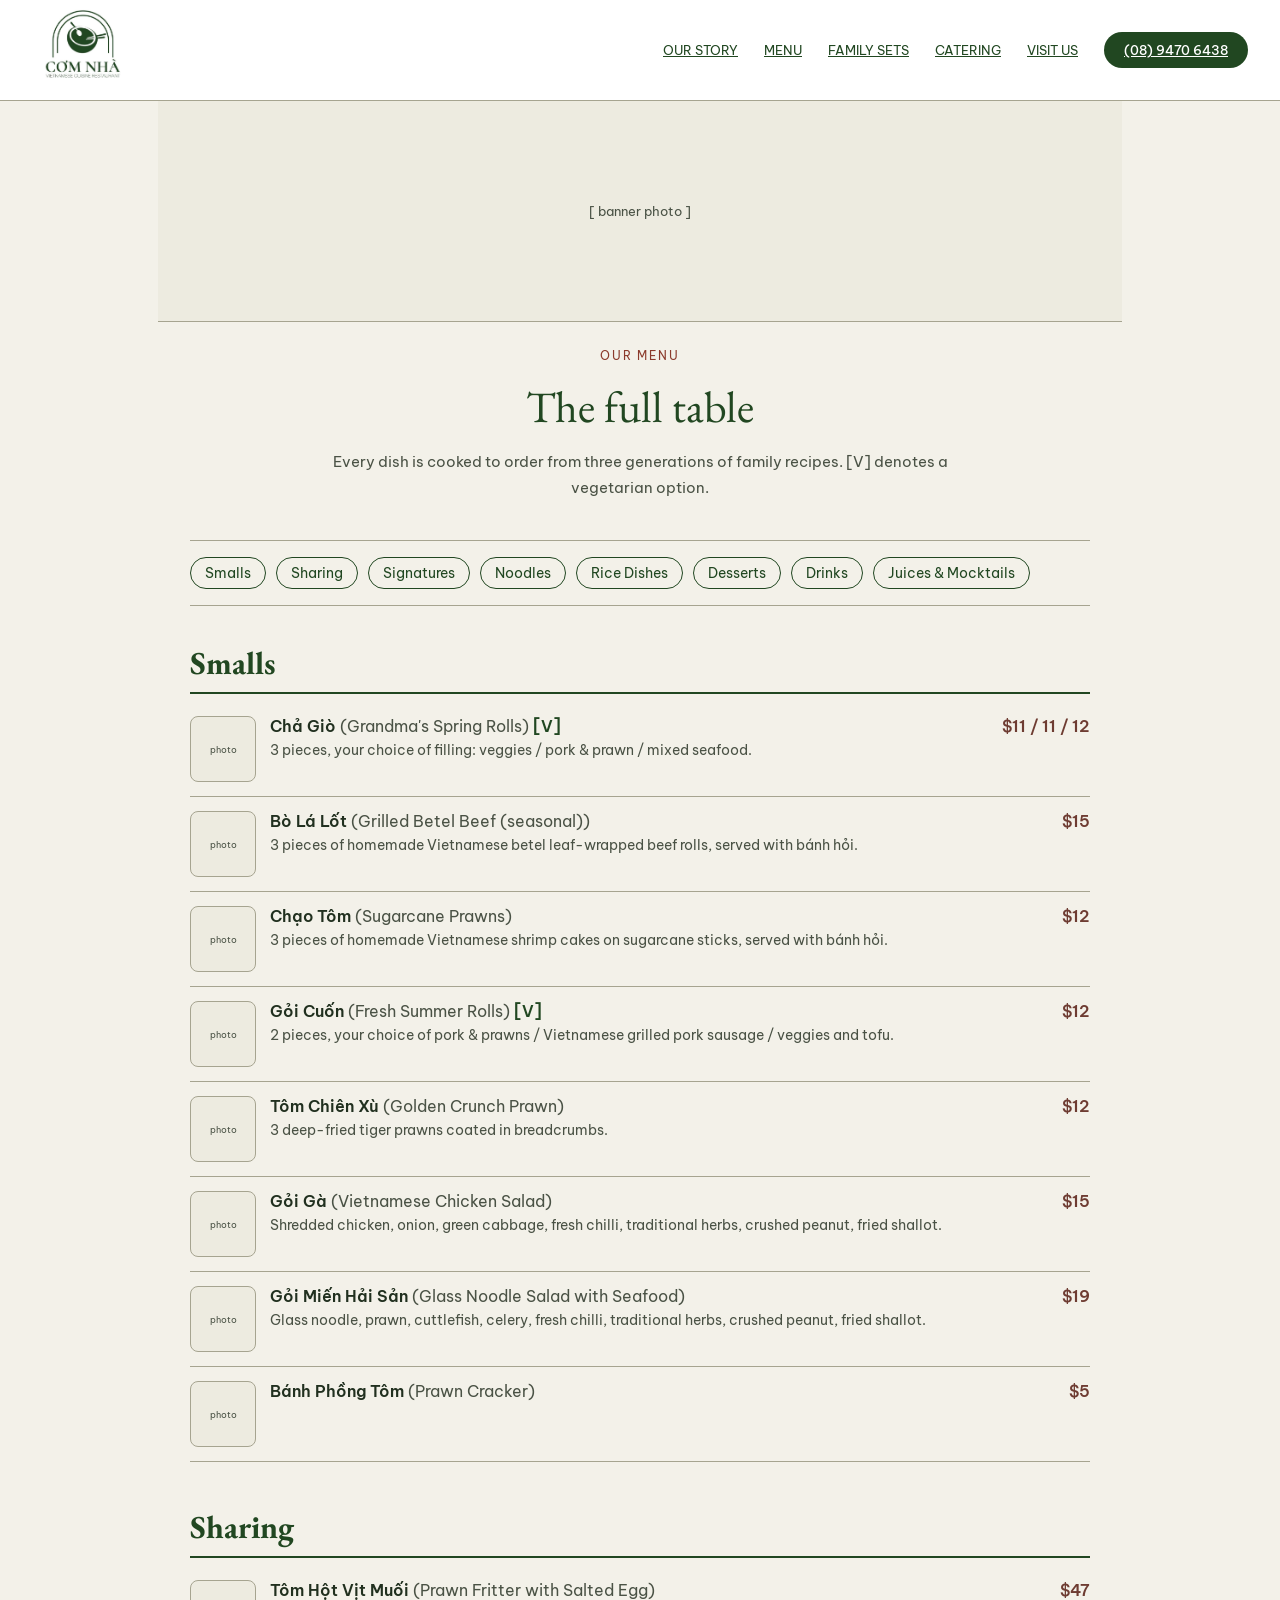
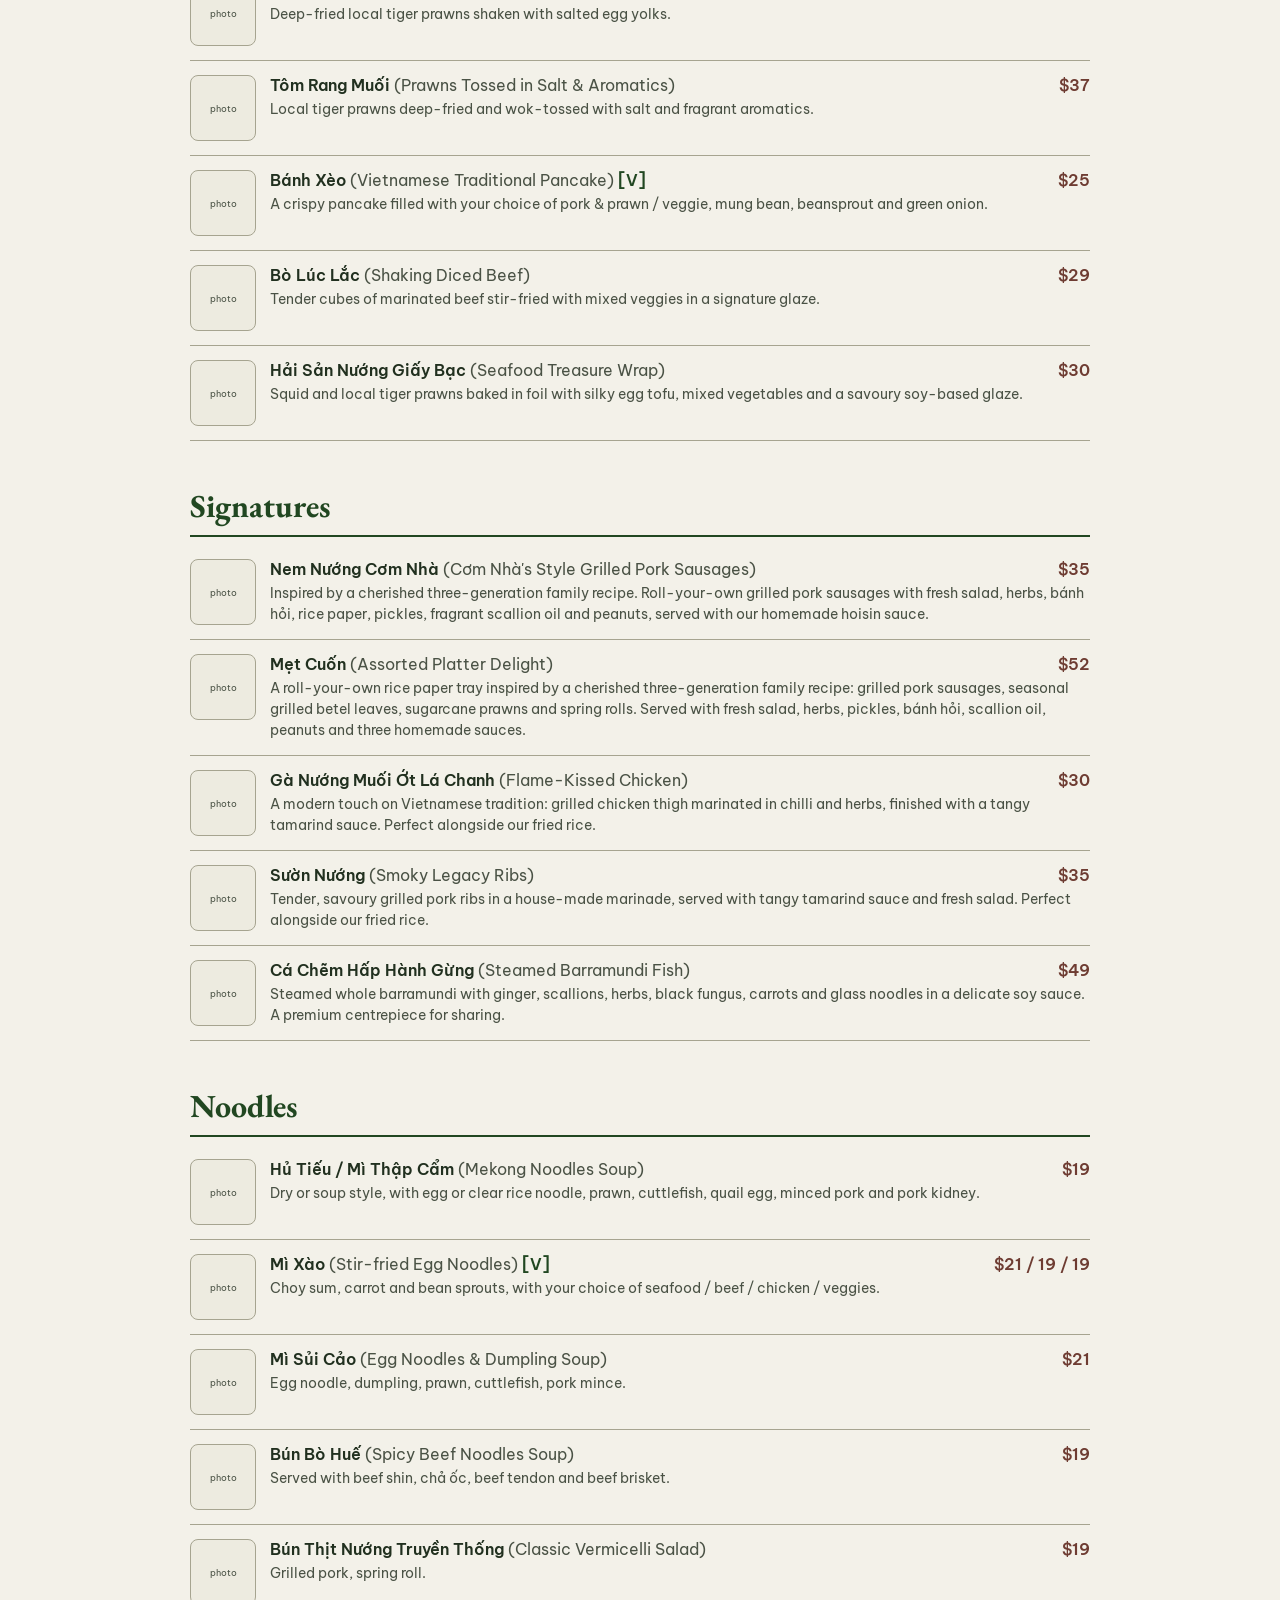
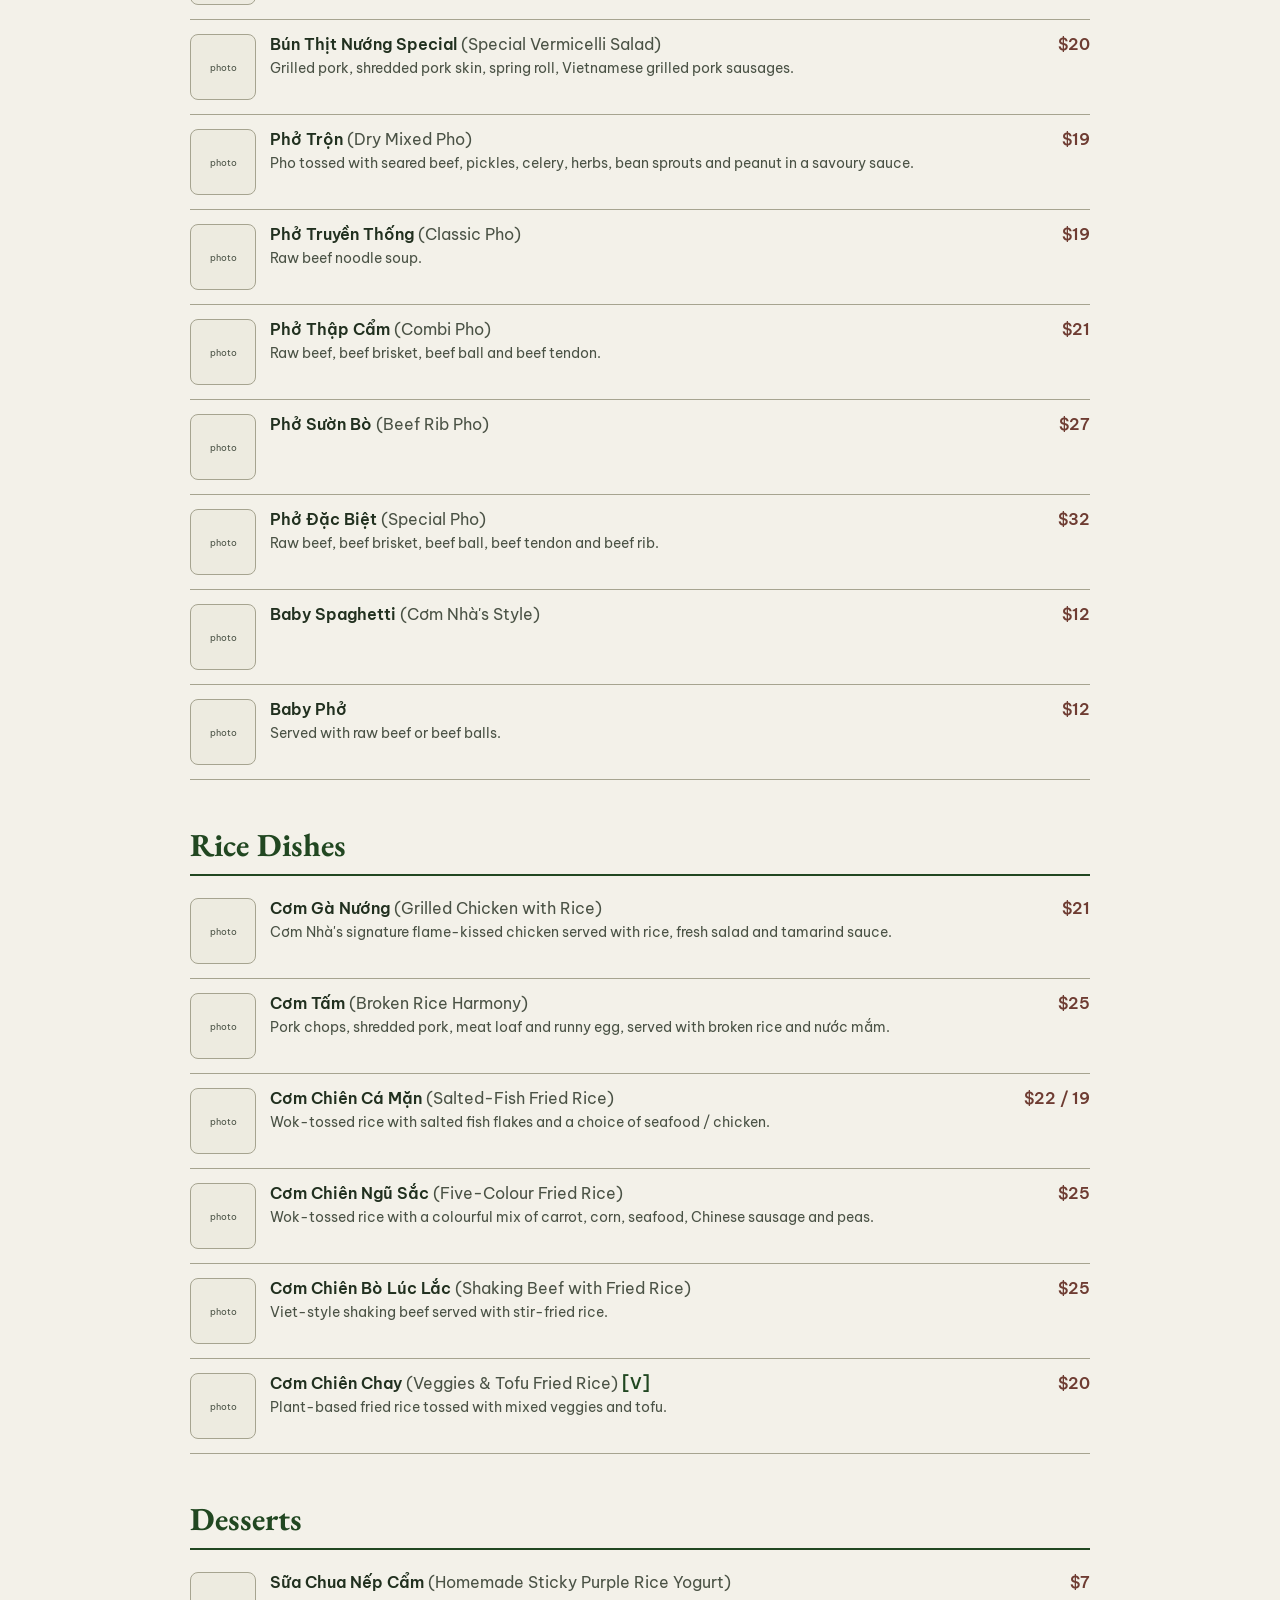
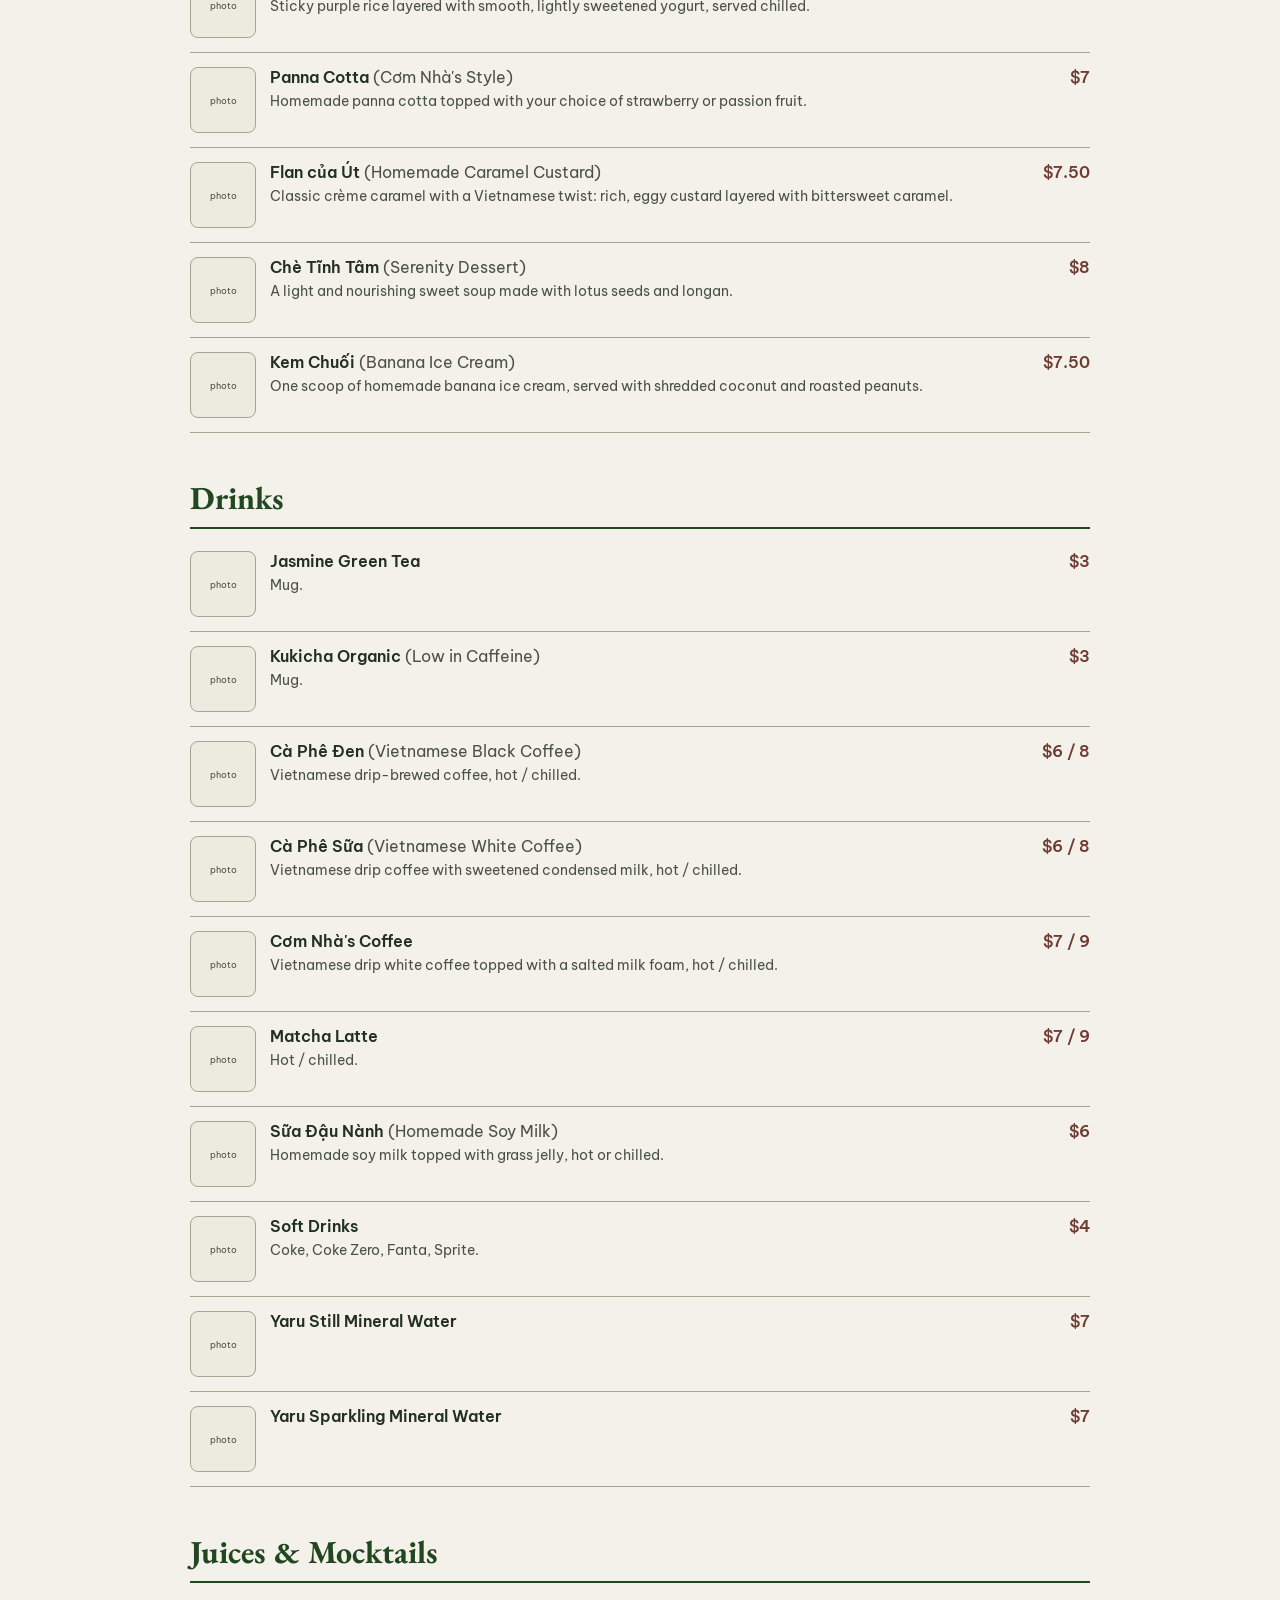
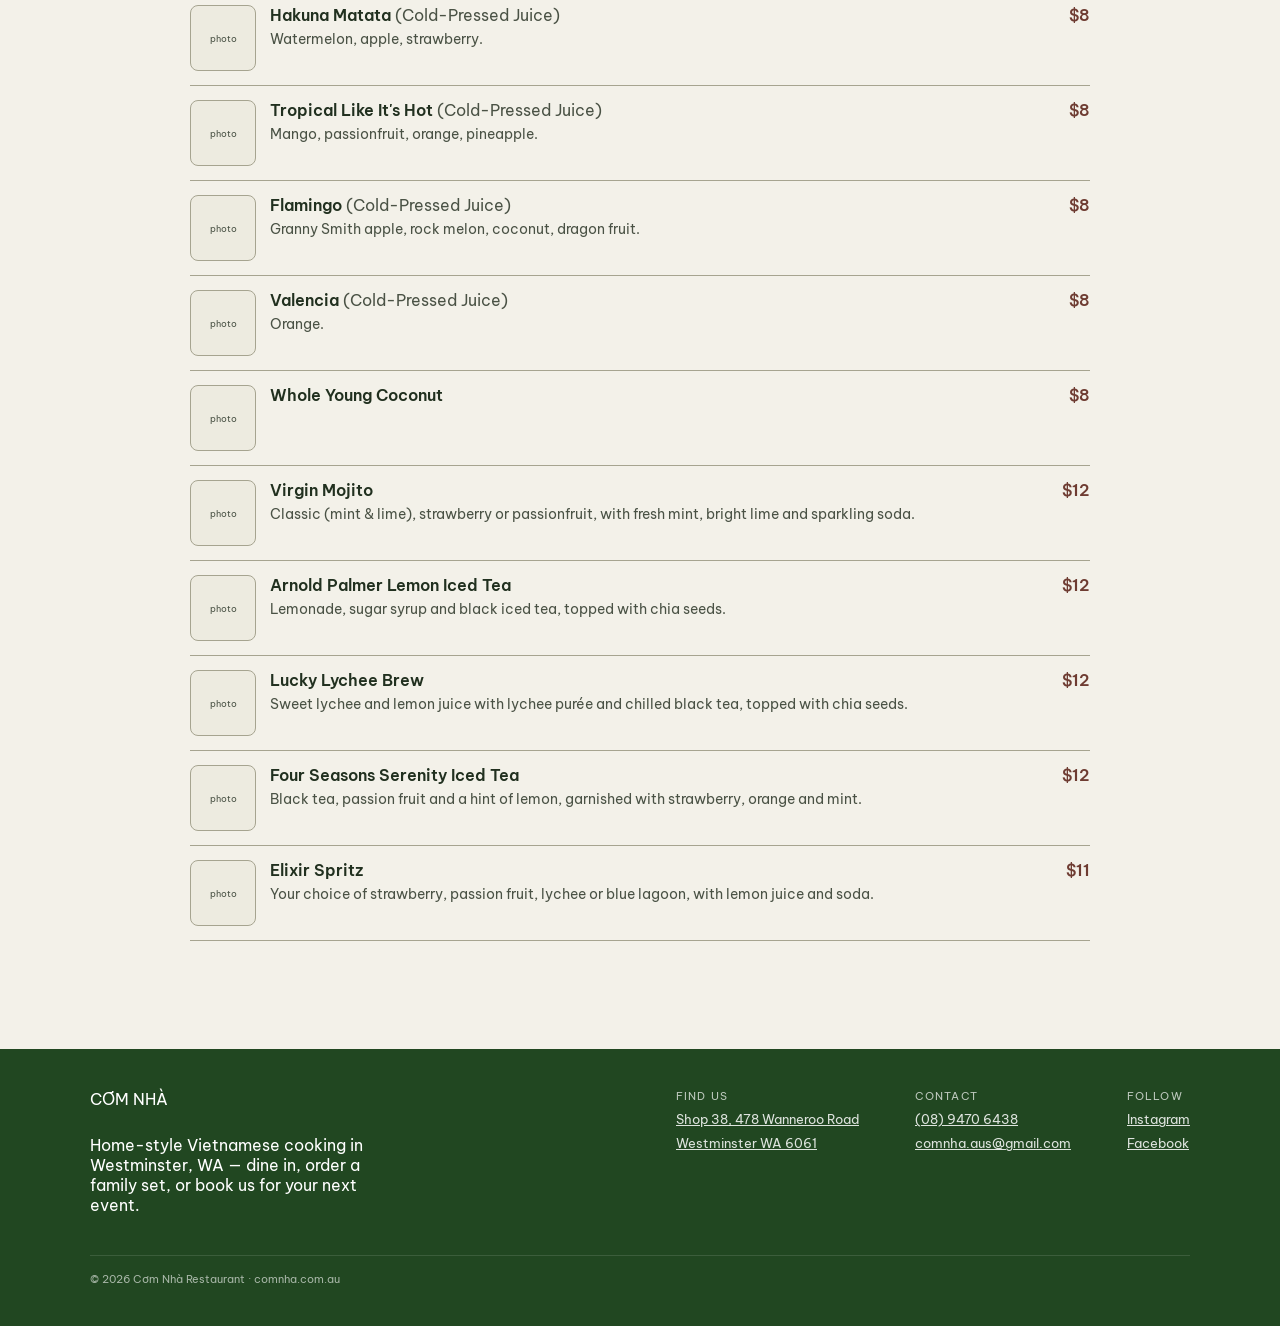
==== pages/menu.html @ 900c1d35 "Revert direct pushes to main" ====
<!DOCTYPE html>
<html lang="en">
<head>
  <meta charset="UTF-8">
  <meta name="viewport" content="width=device-width, initial-scale=1.0">
  <title>Menu | Cơm Nhà Restaurant</title>
  <link rel="stylesheet" href="../css/style.css">
  <link rel="stylesheet" href="../css/menu.css">
  <link rel="preconnect" href="https://fonts.googleapis.com">
  <link rel="preconnect" href="https://fonts.gstatic.com" crossorigin>
  <link href="https://fonts.googleapis.com/css2?family=EB+Garamond:ital,wght@0,400;0,600;1,400&family=Be+Vietnam+Pro:wght@400;500;600&display=swap" rel="stylesheet">
</head>
<body data-partial-prefix="../">

  <div id="site-header"></div>

  <!-- Menu page layout (issue #5). Dishes are loaded from data/menu.json by js/menu.js -->
  <main class="menu-page">

    <!-- Banner photo placeholder (issue #28) — swap for a real photo of
         dishes spread on a table when one's ready; no <img> yet. -->
    <div class="menu-banner">[ banner photo ]</div>

    <section class="menu-hero">
      <p class="eyebrow">Our Menu</p>
      <h1>The full table</h1>
      <p>Every dish is cooked to order from three generations of family recipes. [V] denotes a vegetarian option.</p>
    </section>

    <nav class="menu-nav" id="menu-nav" aria-label="Menu categories"></nav>

    <div id="menu-sections">
      <p class="menu-status">Loading menu…</p>
    </div>
  </main>

  <div id="site-footer"></div>

  <script src="../js/include.js"></script>
  <script src="../js/menu.js"></script>
</body>
</html>
---- css/style.css ----
/* Global stylesheet
   CSS variables (colour palette, typography scale) confirmed here in issue #2.
   Button and card component styles go in issue #3.
   Keep this file the single source of truth for colours and spacing,
   pages should not hardcode their own values. */

:root {
  --accent: #214721;
  --highlight: #6E3C32;
  --bg: #F3F1E9;
  --bg-alt: #ECEAE0;
  --card: #EDEBE0;
  --text: #21301F;
  --text-soft: #4A5245;
  --line: #A6A490;

  --font-heading: "EB Garamond", serif;
  --font-body: "Be Vietnam Pro", sans-serif;
}

body {
  margin: 0;
  font-family: var(--font-body);
  color: var(--text);
  background: var(--bg);
}

h1, h2, h3, h4 {
  font-family: var(--font-heading);
}

/* ---------- nav (issue #1) ---------- */
header.nav {
  position: sticky; top: 0; z-index: 50;
  display: flex; align-items: center; justify-content: space-between;
  padding: 0 32px; background: #fff;
  border-bottom: 1px solid var(--line);
  gap: 16px; flex-wrap: wrap;
  height: 100px;
}

.brand-logo {
  height: 100px;
  width: auto;
  display: block;
  mix-blend-mode: multiply;
}

nav.links { display: flex; align-items: center; gap: 26px; font-size: 13px; flex-wrap: wrap; }
nav.links a.navlink { color: var(--accent); }
.phone-pill { background: var(--accent); color: #fff; padding: 10px 20px; border-radius: 999px; font-weight: 500; font-size: 13px; white-space: nowrap; }

/* ---------- footer (issue #1) ---------- */
footer.site { background: var(--accent); padding: 40px 32px; color: #fff; }
.footer-grid { max-width: 1100px; margin: 0 auto; display: flex; justify-content: space-between; gap: 36px; flex-wrap: wrap; }
.foot-brand { display: flex; flex-direction: column; gap: 10px; max-width: 300px; }
.foot-cols { display: flex; gap: 56px; flex-wrap: wrap; }
.foot-col { display: flex; flex-direction: column; gap: 8px; font-size: 13px; }
.foot-col .label { opacity: .7; letter-spacing: .1em; font-size: 11px; text-transform: uppercase; }
.foot-col a { color: rgba(255,255,255,0.85); }
.foot-bottom { max-width: 1100px; margin: 24px auto 0; border-top: 1px solid rgba(255,255,255,0.2); padding-top: 16px; font-size: 11px; opacity: .6; }

/* ---------- family sets cards (issue #6) ---------- */
#mam-com {
  border-top: 1px solid var(--line);
  max-width: 1100px;
  margin: 0 auto;
}
.section-intro { text-align: center; padding: 48px 32px 0; margin-bottom: 12px; }
.section-intro .eyebrow { font-size: 13px; letter-spacing: .16em; color: var(--highlight); text-transform: uppercase; margin: 0 0 8px; }
.section-intro h2 { font-size: 32px; color: var(--text); margin: 0; }

.set-grid {
  display: grid;
  grid-template-columns: repeat(auto-fit, minmax(240px, 1fr));
  gap: 20px;
  max-width: 1100px;
  margin: 0 auto;
  padding: 32px 32px 48px;
}
.set-card {
  background: var(--card);
  border: 1px solid var(--line);
  border-radius: 8px;
  padding: 24px;
  display: flex;
  flex-direction: column;
}
.set-card h3 { color: var(--accent); font-size: 24px; margin: 0; }
.set-en { font-family: var(--font-heading); font-style: italic; color: var(--text-soft); margin: 2px 0 12px; }
.set-tag { font-family: var(--font-body); font-style: normal; font-size: 12px; color: var(--accent); border: 1px solid var(--accent); border-radius: 999px; padding: 1px 8px; margin-left: 6px; }
.set-meta { color: var(--highlight); font-weight: 600; margin: 0 0 14px; padding-bottom: 12px; border-bottom: 1px solid var(--line); }
.set-dishes { margin: 0 0 8px; color: var(--text-soft); font-size: 14px; line-height: 1.7; }
.set-dessert { margin: 0; color: var(--highlight); font-size: 13px; font-style: italic; }

@media (max-width: 600px) {
  .set-grid { padding: 24px 16px 40px; }
  .section-intro { padding: 40px 16px 0; }
}

/* ---------- homepage sections: hero, story, catering, visit ---------- */

#hero .eyebrow,
#story .eyebrow,
#catering .eyebrow,
#visit .eyebrow {
  font-size: 0.75rem;
  letter-spacing: 0.15em;
  text-transform: uppercase;
  color: #8B3A2B;
  margin: 0 auto 12px;
  text-align: center;
  width: 100%;
}

#story h2,
#catering h2,
#visit h2 {
  font-weight: 400;
  font-size: 2rem;
  margin: 0 0 16px;
}

#story p,
#catering p,
#visit p,
.visit-hours {
  color: #4a4a44;
  line-height: 1.7;
}

/* hero */
#hero {
  text-align: center;
  max-width: 760px;
  margin: 0 auto;
  padding: 96px 24px 80px;
}

#hero h1 {
  font-weight: 400;
  font-size: clamp(2.2rem, 5vw, 3.4rem);
  margin: 12px 0 16px;
}

#hero > p {
  color: #4a4a44;
  line-height: 1.6;
  max-width: 520px;
  margin: 0 auto 28px;
}

.hero-buttons {
  display: flex;
  gap: 12px;
  justify-content: center;
  flex-wrap: wrap;
}

/* buttons */
.btn {
  display: inline-block;
  padding: 12px 26px;
  border-radius: 999px;
  border: 1px solid #1F3D22;
  font-family: inherit;
  font-size: 0.9rem;
  font-weight: 600;
  text-decoration: none;
  cursor: pointer;
}

.btn-primary {
  background: #1F3D22;
  color: #ffffff;
}

.btn-outline {
  background: transparent;
  color: #1F3D22;
}

/* marquee: scrolling dish strip between hero and story
   static for now — see this file's bottom note for the looping version */
#marquee {
  background: var(--accent);
  color: var(--bg);
  padding: 14px 0;
  font-family: var(--font-heading);
  font-style: italic;
  font-size: 18px;
  text-align: center;
  letter-spacing: 0.02em;
}

/* our story */
#story {
  display: grid;
  grid-template-columns: 1fr 1fr;
  gap: 48px;
  align-items: center;
  max-width: 1100px;
  margin: 0 auto;
  padding: 80px 24px;
}

#story .story-text p:last-child {
  max-width: 420px;
}

.story-photo,
.visit-map {
  background: #ECE9DF;
  border: 1px solid #D6D1C3;
  border-radius: 6px;
  min-height: 300px;
  display: flex;
  align-items: center;
  justify-content: center;
  color: #6b6a63;
  font-size: 0.85rem;
}

/* catering */
#catering {
  background: #ECE8DC;
  display: grid;
  grid-template-columns: 1fr 1fr;
  gap: 48px;
  align-items: center;
  padding: 80px max(24px, calc((100% - 1100px) / 2));
}

.catering-form {
  background: #ffffff;
  border: 1px solid #D6D1C3;
  border-radius: 8px;
  padding: 24px;
  display: flex;
  flex-direction: column;
}

.catering-form label {
  font-size: 0.8rem;
  margin-bottom: 6px;
}

.catering-form input {
  background: #ECE9DF;
  border: none;
  border-radius: 4px;
  padding: 12px;
  margin-bottom: 18px;
  font: inherit;
}

.catering-form .btn {
  width: 100%;
}

/* visit */
#visit {
  display: grid;
  grid-template-columns: 1fr 1fr;
  gap: 48px;
  align-items: center;
  max-width: 1100px;
  margin: 0 auto;
  padding: 80px 24px;
}

.visit-hours {
  list-style: none;
  padding: 0;
  margin: 0 0 12px;
}

#visit a {
  color: inherit;
  text-decoration: none;
}

.rating-block {
  display: block;
  margin-top: 16px;
  padding: 16px;
  background: #ffffff;
  border: 1px solid #D6D1C3;
  border-radius: 8px;
}

.rating-score {
  font-weight: 600;
  margin: 0 0 6px;
}

.rating-quote {
  font-family: 'EB Garamond', serif;
  font-style: italic;
  font-size: 1.1rem;
  margin: 0;
}

.rating-author {
  font-size: 0.85rem;
  margin: 4px 0 8px;
}

.rating-link {
  font-size: 0.85rem;
  font-weight: 600;
  color: #1F3D22;
  margin: 0;
}

/* phones: stack side-by-side sections */
@media (max-width: 768px) {
  #story,
  #catering,
  #visit {
    grid-template-columns: 1fr;
  }
}
---- css/menu.css ----
/* ---------- menu page (issue #5) ----------
   Menu-page-only styles. Uses the colour and font variables from style.css. */

.menu-page {
  max-width: 900px;
  margin: 0 auto;
  padding: 48px 32px 64px;
}

/* Banner photo placeholder (issue #28) — swap the content for a real
   <img> once a photo exists; keeps the layout reserved in the meantime. */
.menu-banner {
  height: 220px;
  margin: -48px -32px 0;
  background: var(--card);
  border-bottom: 1px solid var(--line);
  display: flex;
  align-items: center;
  justify-content: center;
  color: var(--text-soft);
  font-size: 13px;
}

/* Hero intro (issue #29) — matches the homepage #hero pattern:
   eyebrow, heading, one line. Replaces the old bare h1 + .menu-key. */
.menu-hero {
  text-align: center;
  max-width: 620px;
  margin: 0 auto 40px;
  padding: 24px 0 0;
}

.menu-hero .eyebrow {
  font-size: 0.75rem;
  letter-spacing: 0.15em;
  text-transform: uppercase;
  color: #8B3A2B;
  margin: 0 0 12px;
}

.menu-hero h1 {
  color: var(--accent);
  font-weight: 400;
  font-size: 44px;
  margin: 0 0 14px;
}

.menu-hero p {
  color: var(--text-soft);
  font-size: 15px;
  line-height: 1.7;
  margin: 0;
}

/* Category nav */
.menu-nav {
  display: flex;
  flex-wrap: wrap;
  gap: 10px;
  padding: 16px 0;
  margin-bottom: 36px;
  border-top: 1px solid var(--line);
  border-bottom: 1px solid var(--line);
}

.menu-nav a {
  color: var(--accent);
  text-decoration: none;
  font-size: 14px;
  padding: 6px 14px;
  border: 1px solid var(--accent);
  border-radius: 999px;
}

.menu-nav a:hover,
.menu-nav a:focus-visible {
  background: var(--accent);
  color: var(--bg);
}

/* Category sections */
.menu-category {
  scroll-margin-top: 90px; /* stops the sticky header covering the heading */
  margin-bottom: 44px;
}

.menu-category h2 {
  color: var(--accent);
  font-size: 32px;
  margin: 0 0 8px;
  padding-bottom: 8px;
  border-bottom: 2px solid var(--accent);
}

/* Dishes */
.dish-list {
  list-style: none;
  margin: 0;
  padding: 0;
}

.dish {
  display: flex;
  gap: 14px;
  align-items: flex-start;
  padding: 14px 0;
  border-bottom: 1px solid var(--line);
}

/* Dish photo placeholder (issue #28) — swap the content for a real
   <img> once photos exist per dish; built in menu.js since dishes
   render dynamically from menu.json. */
.dish-thumb {
  flex: 0 0 64px;
  width: 64px;
  height: 64px;
  border-radius: 8px;
  background: var(--card);
  border: 1px solid var(--line);
  display: flex;
  align-items: center;
  justify-content: center;
  color: var(--text-soft);
  font-size: 9px;
  text-align: center;
}

.dish-main {
  flex: 1;
  min-width: 0;
}

.dish-top {
  display: flex;
  justify-content: space-between;
  align-items: baseline;
  gap: 16px;
}

.dish-name {
  font-family: var(--font-body);
  font-size: 16px;
  font-weight: 600;
  color: var(--text);
  margin: 0;
}

.dish-en {
  font-weight: 400;
  color: var(--text-soft);
}

.dish-v {
  color: var(--accent);
  font-weight: 600;
}

.dish-price {
  color: var(--highlight);
  font-weight: 600;
  white-space: nowrap;
}

.dish-desc {
  margin: 4px 0 0;
  font-size: 14px;
  line-height: 1.5;
  color: var(--text-soft);
}

.menu-status {
  color: var(--text-soft);
}

@media (max-width: 600px) {
  .menu-page { padding: 32px 16px 48px; }
  .menu-banner { height: 160px; margin: -32px -16px 0; }
  .menu-hero h1 { font-size: 32px; }
  .dish-thumb { flex-basis: 48px; width: 48px; height: 48px; }
}
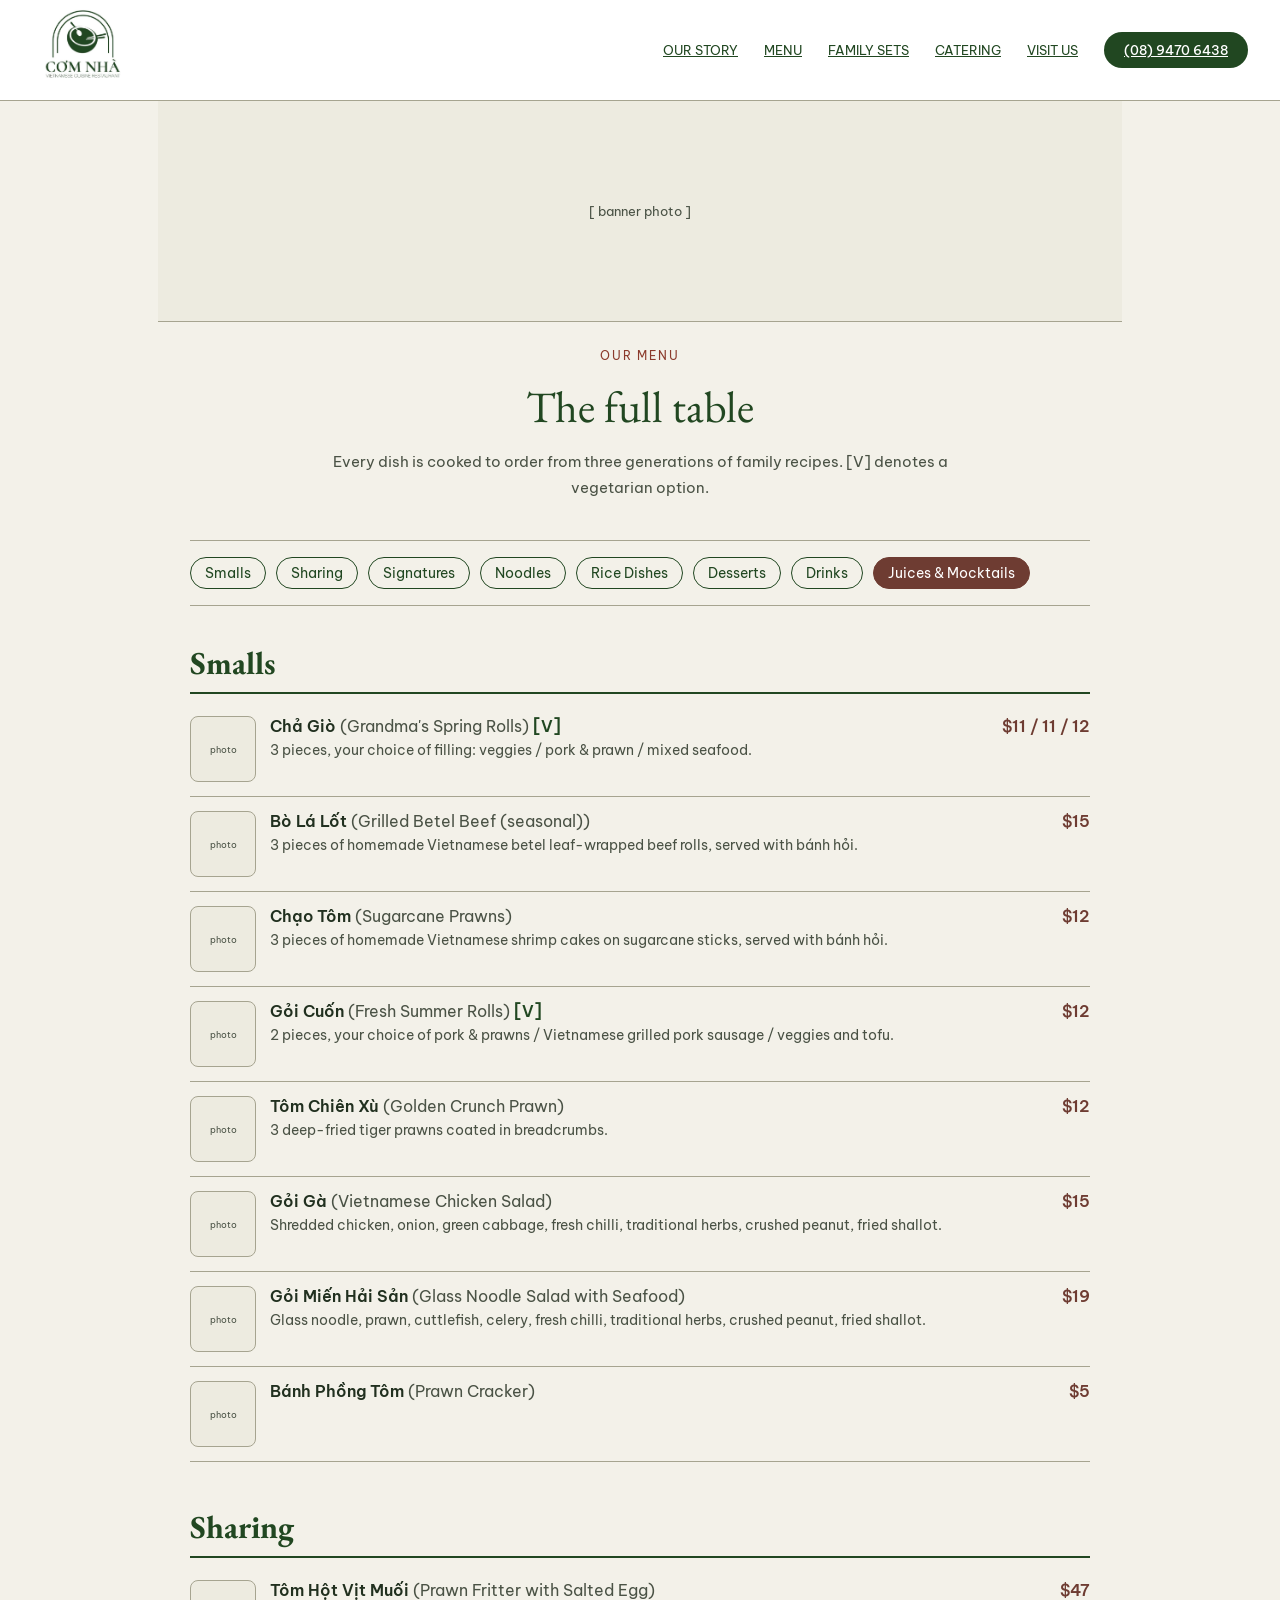
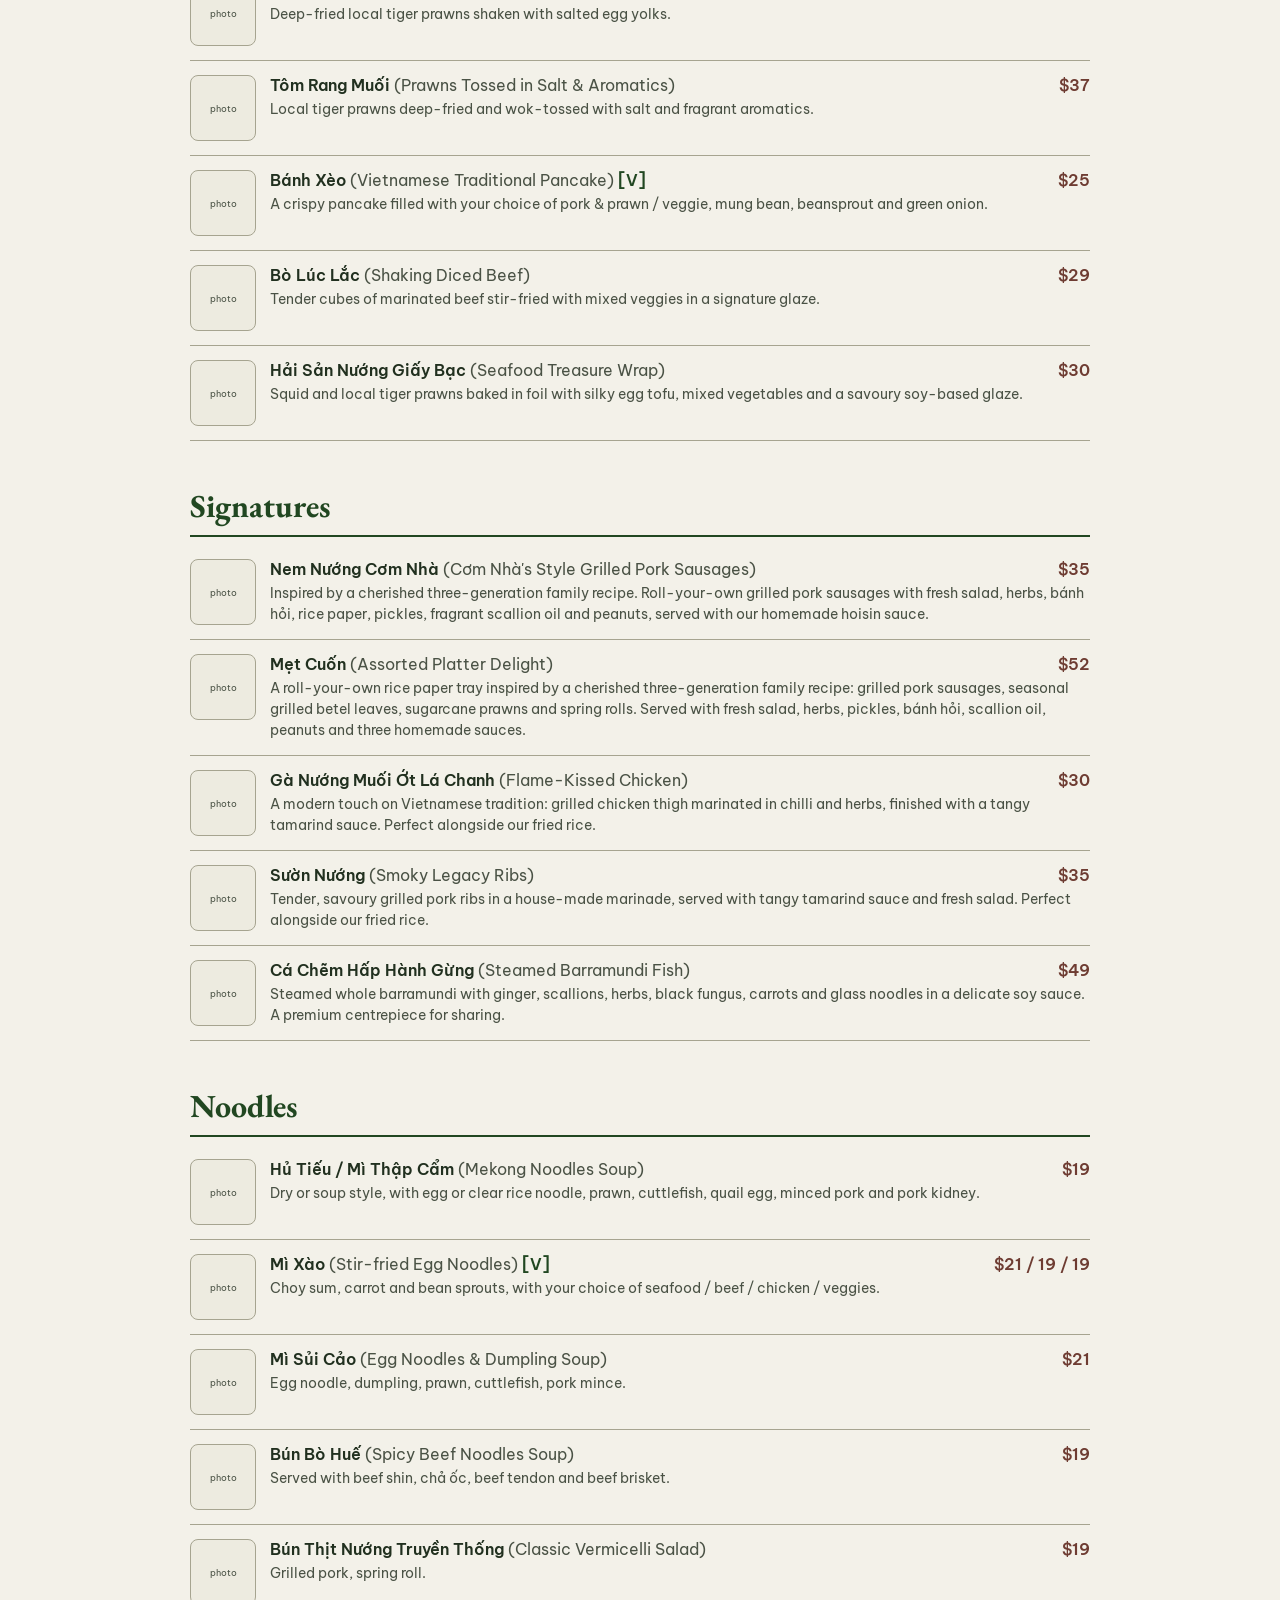
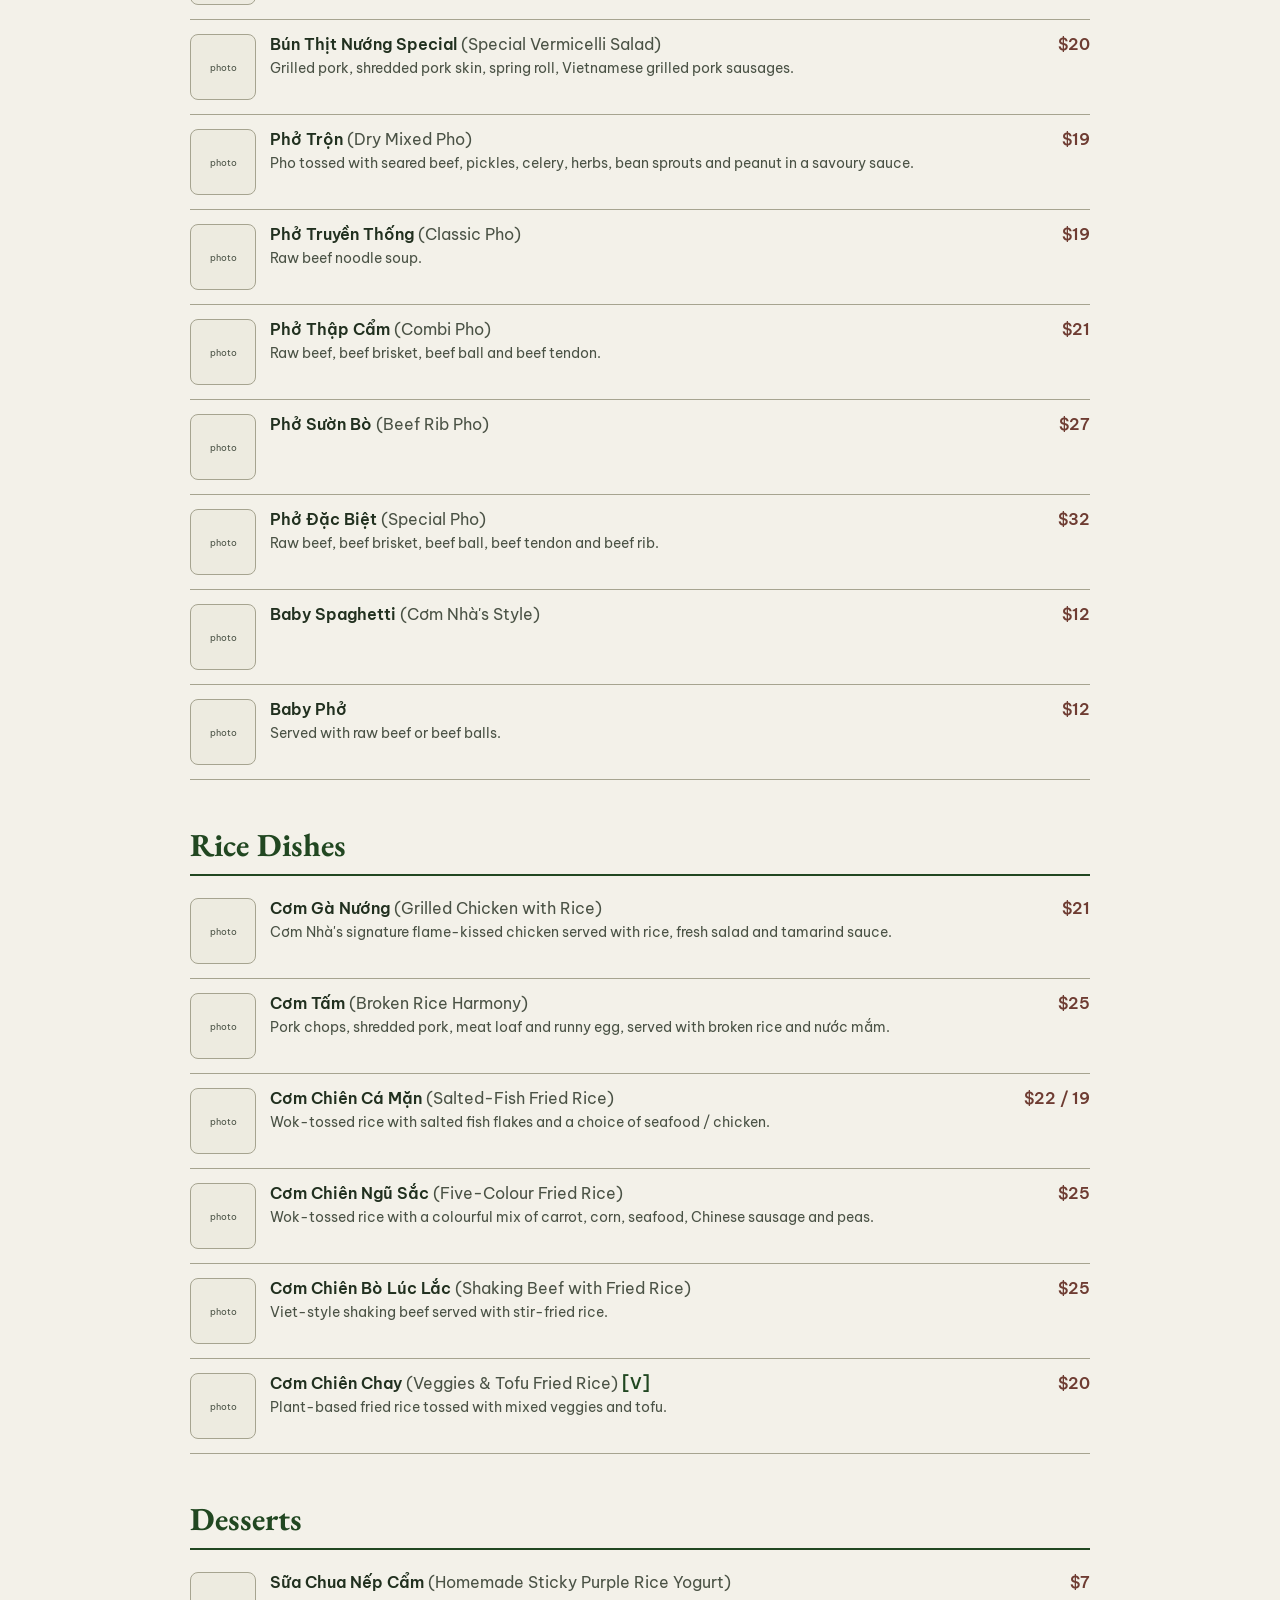
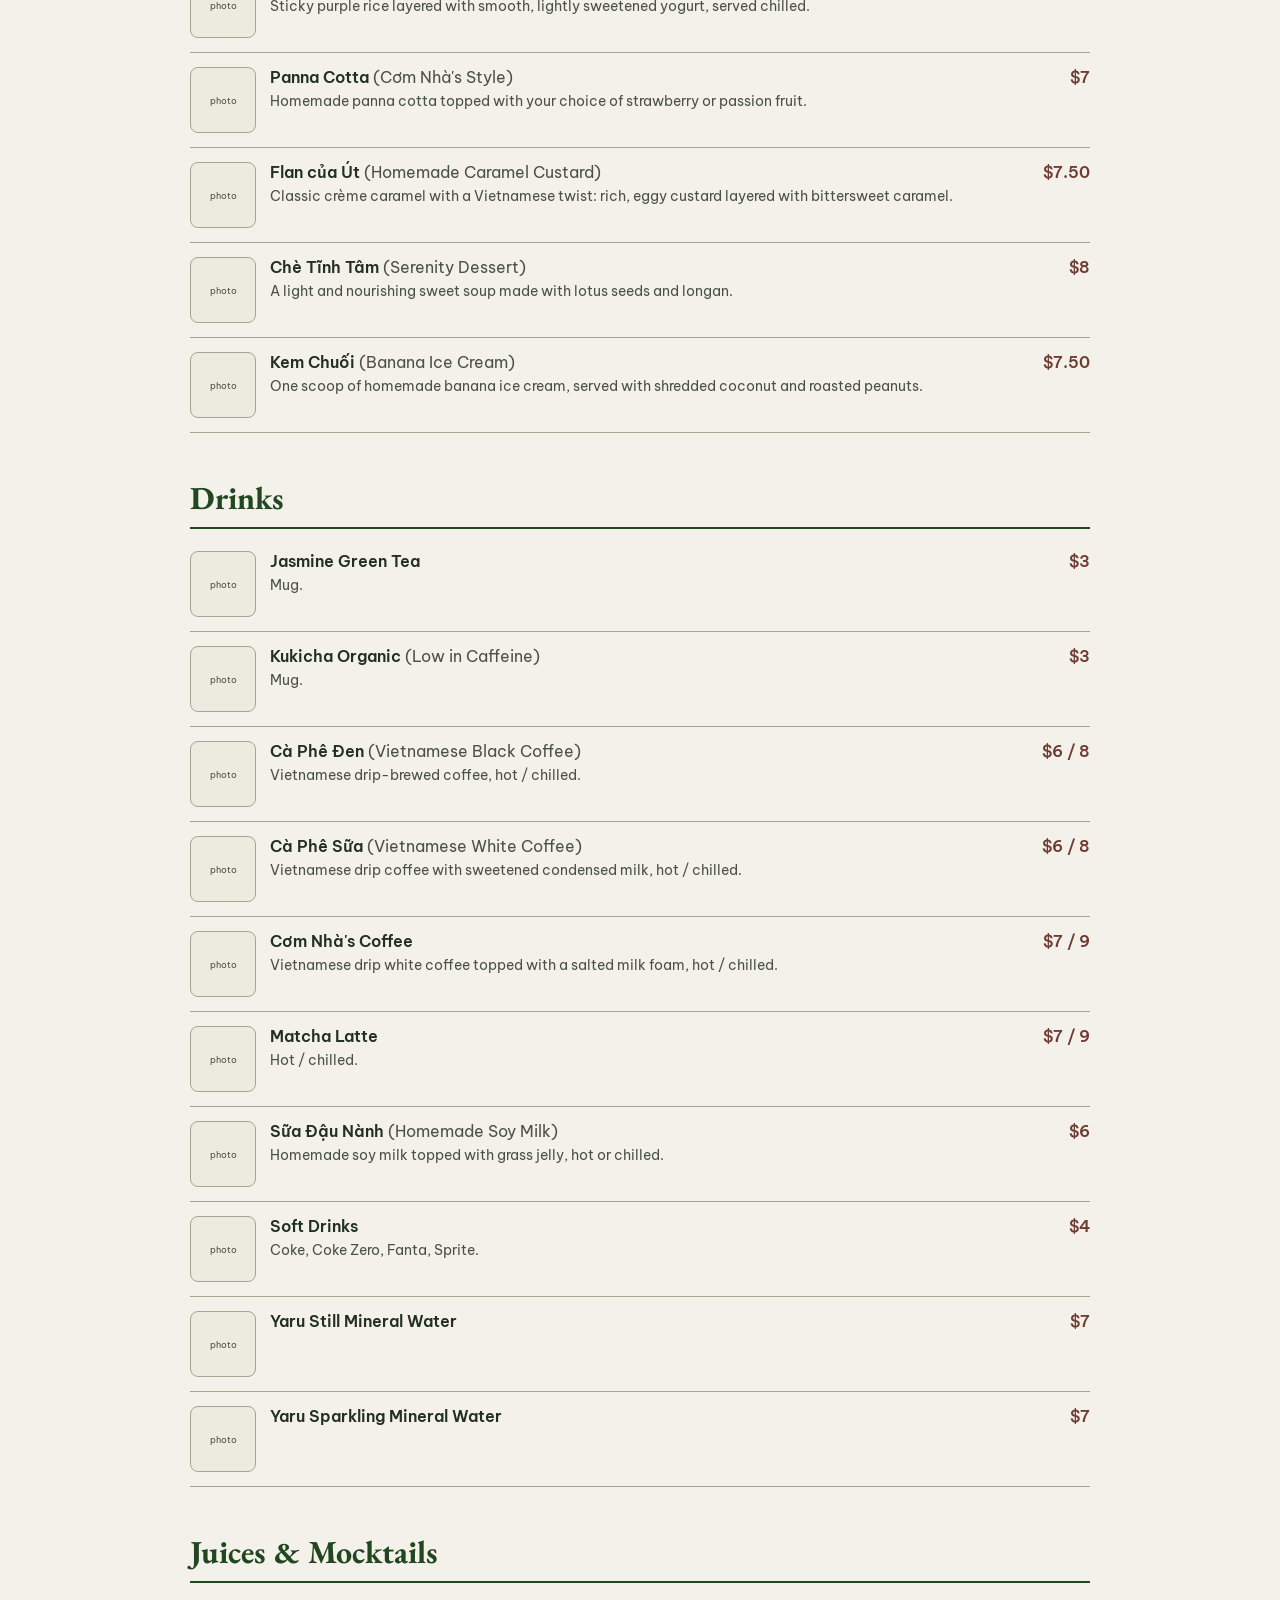
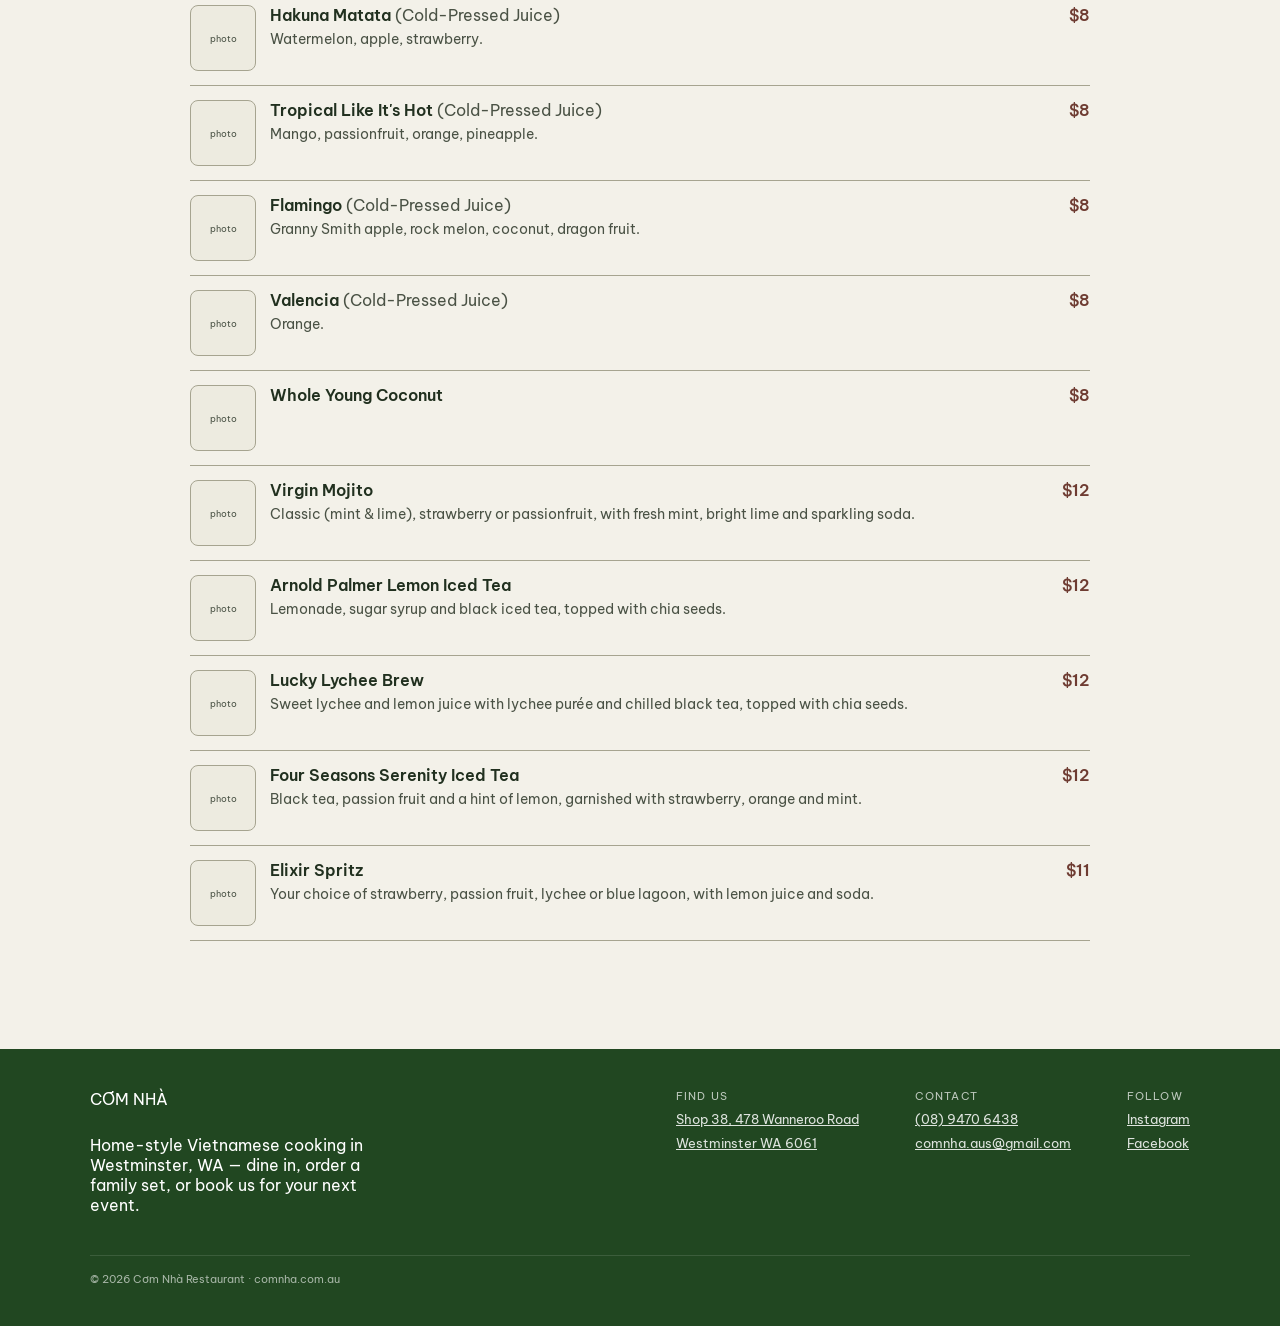
==== commit 231ba3f5: "Merge pull request #73 from ninihub1/chore/44-cleanup-leftover-code Clean up leftover code and comme" ====
--- a/pages/menu.html
+++ b/pages/menu.html
@@ -14,11 +14,8 @@
 
   <div id="site-header"></div>
 
-  <!-- Menu page layout (issue #5). Dishes are loaded from data/menu.json by js/menu.js -->
   <main class="menu-page">
 
-    <!-- Banner photo placeholder (issue #28) — swap for a real photo of
-         dishes spread on a table when one's ready; no <img> yet. -->
     <div class="menu-banner">[ banner photo ]</div>
 
     <section class="menu-hero">
@@ -38,5 +35,6 @@
 
   <script src="../js/include.js"></script>
   <script src="../js/menu.js"></script>
+    <script src="../js/nav.js"></script>
 </body>
-</html>+</html>
--- a/css/style.css
+++ b/css/style.css
@@ -30,13 +30,17 @@
 }
 
 /* ---------- nav (issue #1) ---------- */
+/* The header sits inside #site-header, so that wrapper is what has to be
+   sticky. Sticky on the header alone does nothing, because the wrapper is
+   exactly as tall as the header. */
+#site-header { position: sticky; top: 0; z-index: 60; }
 header.nav {
   position: sticky; top: 0; z-index: 50;
   display: flex; align-items: center; justify-content: space-between;
   padding: 0 32px; background: #fff;
   border-bottom: 1px solid var(--line);
   gap: 16px; flex-wrap: wrap;
-  height: 100px;
+  min-height: 100px;
 }
 
 .brand-logo {
@@ -320,4 +324,128 @@
   #visit {
     grid-template-columns: 1fr;
   }
-}+}
+
+/* phones: tighter header and catering spacing (issue #56) */
+@media (max-width: 600px) {
+  header.nav { padding: 8px 16px; gap: 8px; }
+  .brand-logo { height: 72px; }
+  nav.links { gap: 8px 18px; }
+  #catering { gap: 24px; }
+}
+
+/* ---------- hamburger menu and side drawer (issue #52) ---------- */
+.nav-toggle,
+.nav-backdrop { display: none; }
+
+@media (max-width: 768px) {
+  /* just the three lines, no box around them */
+  .nav-toggle {
+    position: relative;
+    z-index: 3;
+    display: flex;
+    flex-direction: column;
+    align-items: center;
+    justify-content: center;
+    gap: 6px;
+    width: 44px;
+    height: 44px;
+    padding: 0;
+    background: none;
+    border: 0;
+    cursor: pointer;
+    -webkit-tap-highlight-color: transparent;
+  }
+  .nav-toggle-bar {
+    display: block;
+    width: 26px;
+    height: 2px;
+    background: var(--accent);
+    border-radius: 2px;
+    transition: transform .3s ease, opacity .2s ease;
+  }
+  .nav-toggle:focus-visible {
+    outline: 2px solid var(--accent);
+    outline-offset: 2px;
+    border-radius: 6px;
+  }
+
+  /* the three lines turn into an X while the drawer is open */
+  header.nav.nav-open .nav-toggle-bar:nth-child(1) { transform: translateY(8px) rotate(45deg); }
+  header.nav.nav-open .nav-toggle-bar:nth-child(2) { opacity: 0; }
+  header.nav.nav-open .nav-toggle-bar:nth-child(3) { transform: translateY(-8px) rotate(-45deg); }
+
+  /* dark overlay behind the drawer; tap it to close */
+  .nav-backdrop {
+    display: block;
+    position: fixed;
+    inset: 0;
+    z-index: 1;
+    background: rgba(33, 48, 31, 0.45);
+    opacity: 0;
+    visibility: hidden;
+    transition: opacity .3s ease, visibility 0s linear .3s;
+  }
+  header.nav.nav-open .nav-backdrop {
+    opacity: 1;
+    visibility: visible;
+    transition: opacity .3s ease;
+  }
+
+  /* drawer that slides in from the right */
+  header.nav nav.links {
+    position: fixed;
+    top: 0;
+    right: 0;
+    bottom: 0;
+    z-index: 2;
+    width: min(82vw, 340px);
+    box-sizing: border-box;
+    display: flex;
+    flex-direction: column;
+    align-items: stretch;
+    flex-wrap: nowrap;
+    gap: 0;
+    padding: 96px 28px 32px;
+    background: var(--bg);
+    box-shadow: -12px 0 32px rgba(33, 48, 31, 0.18);
+    overflow-y: auto;
+    transform: translateX(100%);
+    visibility: hidden;
+    transition: transform .3s ease, visibility 0s linear .3s;
+  }
+  header.nav.nav-open nav.links {
+    transform: none;
+    visibility: visible;
+    transition: transform .3s ease;
+  }
+
+  header.nav nav.links a.navlink {
+    font-family: var(--font-heading);
+    font-size: 1.6rem;
+    color: var(--text);
+    padding: 16px 0;
+    border-bottom: 1px solid var(--line);
+    text-decoration: none;
+  }
+  header.nav nav.links a.navlink:hover,
+  header.nav nav.links a.navlink:focus-visible { color: var(--highlight); }
+  header.nav nav.links a.navlink:nth-last-child(2) { margin-bottom: 24px; }
+
+  header.nav nav.links .phone-pill {
+    margin-top: auto;
+    padding: 14px 20px;
+    font-size: 16px;
+    text-align: center;
+    text-decoration: none;
+  }
+
+  /* stop the page scrolling behind the open drawer */
+  body.nav-locked { overflow: hidden; }
+}
+
+@media (prefers-reduced-motion: reduce) {
+  .nav-toggle-bar,
+  .nav-backdrop,
+  header.nav nav.links { transition: none; }
+}
--- a/css/menu.css
+++ b/css/menu.css
@@ -177,4 +177,37 @@
   .menu-banner { height: 160px; margin: -32px -16px 0; }
   .menu-hero h1 { font-size: 32px; }
   .dish-thumb { flex-basis: 48px; width: 48px; height: 48px; }
-}+} 
+
+/* Category pills stay pinned under the header */
+.menu-nav {
+  position: sticky;
+  top: var(--header-h, 0px);
+  z-index: 50;
+  background: var(--bg);
+  flex-wrap: nowrap;           /* one row; swipe sideways if it does not fit */
+  overflow-x: auto;
+  scrollbar-width: none;
+  -webkit-overflow-scrolling: touch;
+}
+.menu-nav::-webkit-scrollbar { display: none; }
+.menu-nav a { flex: 0 0 auto; white-space: nowrap; }
+
+/* Pill for the category being read */
+.menu-nav a.active {
+  background: var(--highlight);
+  border-color: var(--highlight);
+  color: #fff;
+}
+
+/* Stops section titles hiding under the header and pills when you tap a pill */
+.menu-category {
+  scroll-margin-top: calc(var(--header-h, 0px) + 80px);
+}
+
+/* phones: slimmer pill row so it leaves room for the dishes */
+@media (max-width: 600px) {
+  .menu-nav { gap: 8px; padding: 10px 0; margin-bottom: 24px; }
+  .menu-nav a { font-size: 13px; padding: 5px 12px; }
+  .menu-category { scroll-margin-top: calc(var(--header-h, 0px) + 56px); }
+}
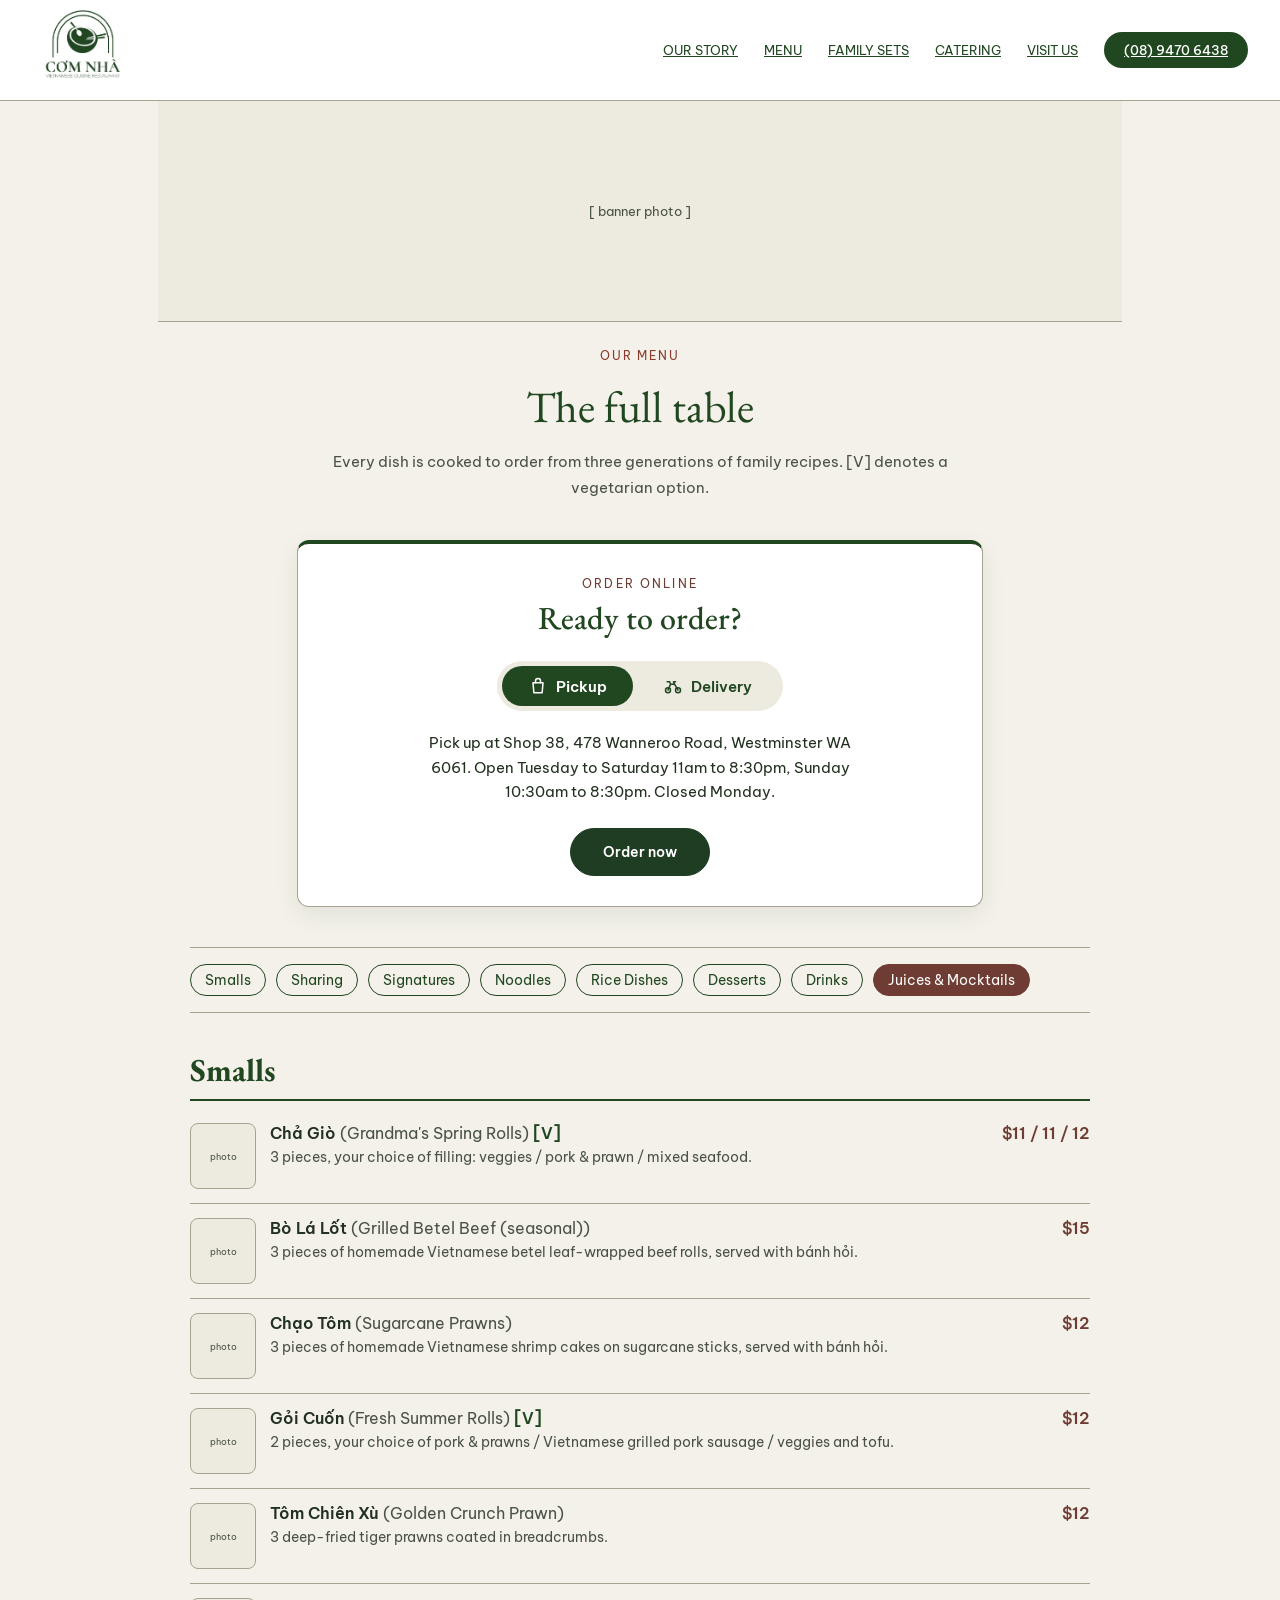
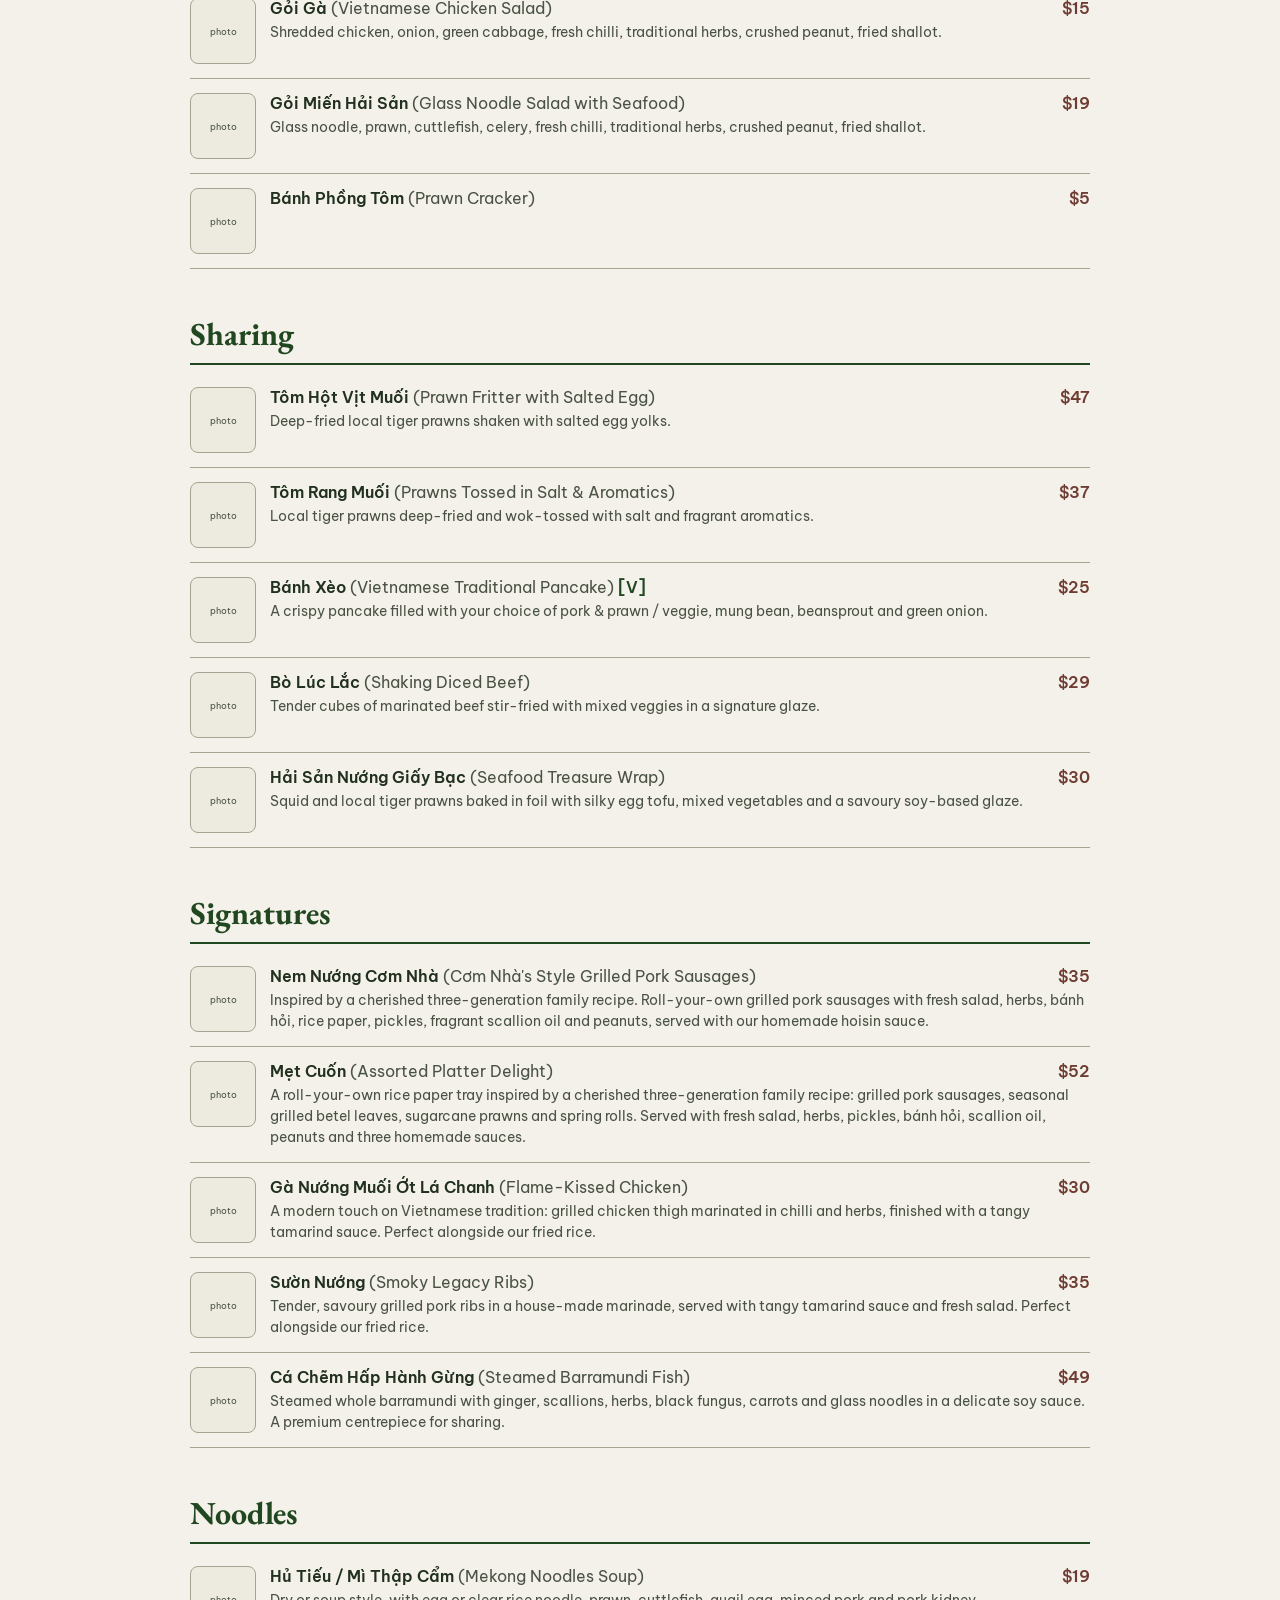
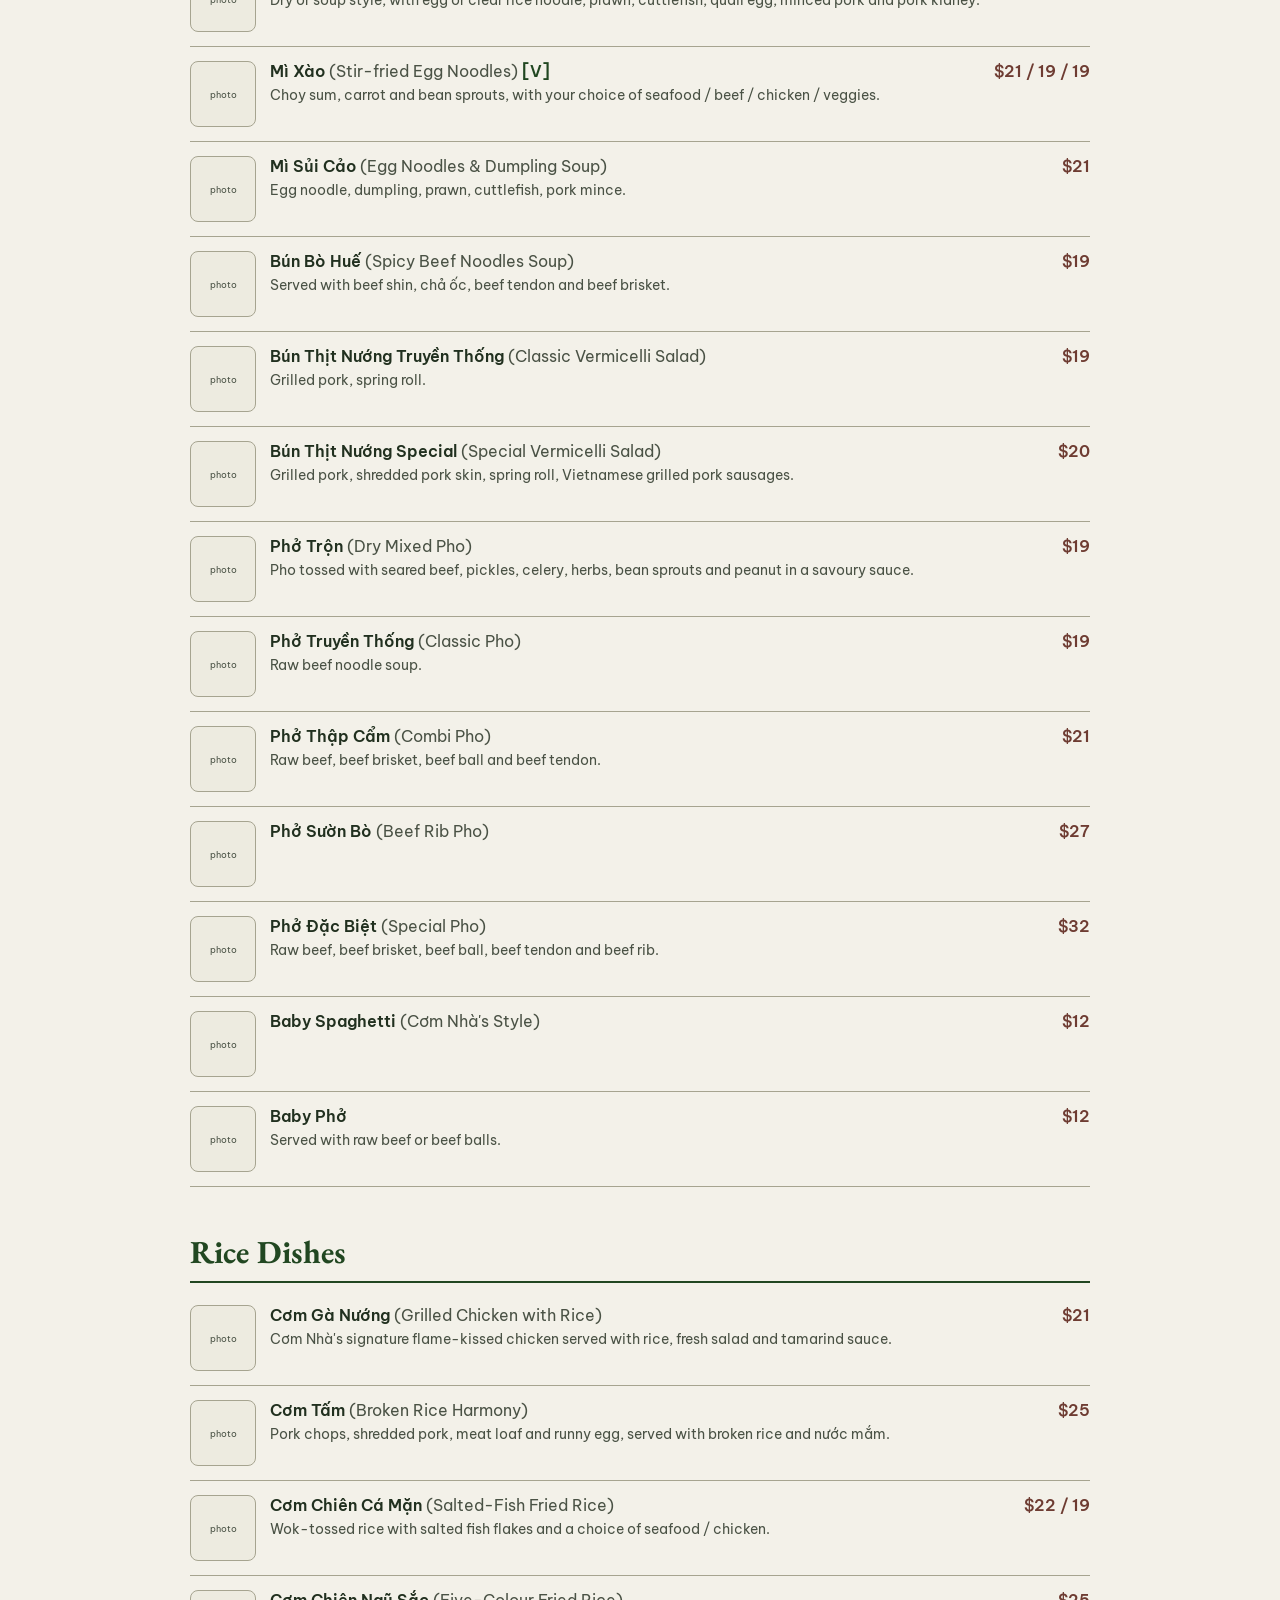
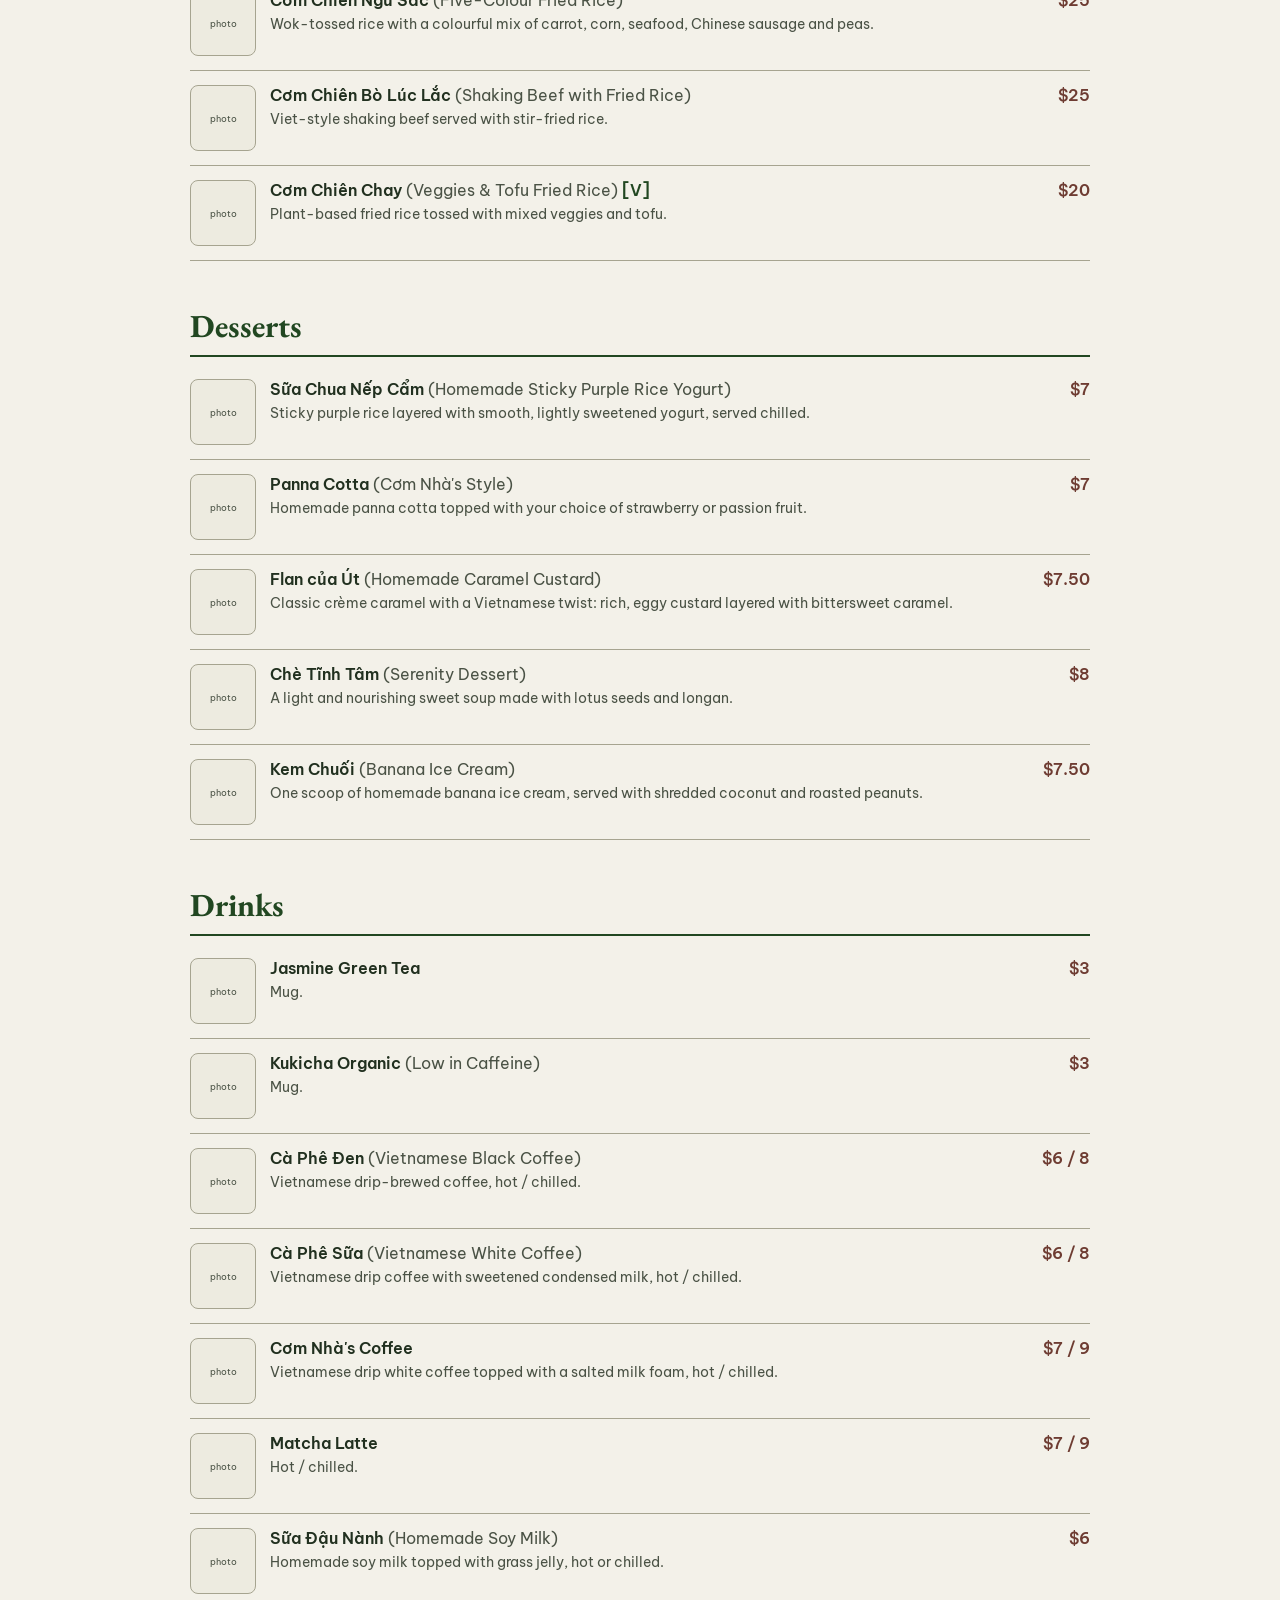
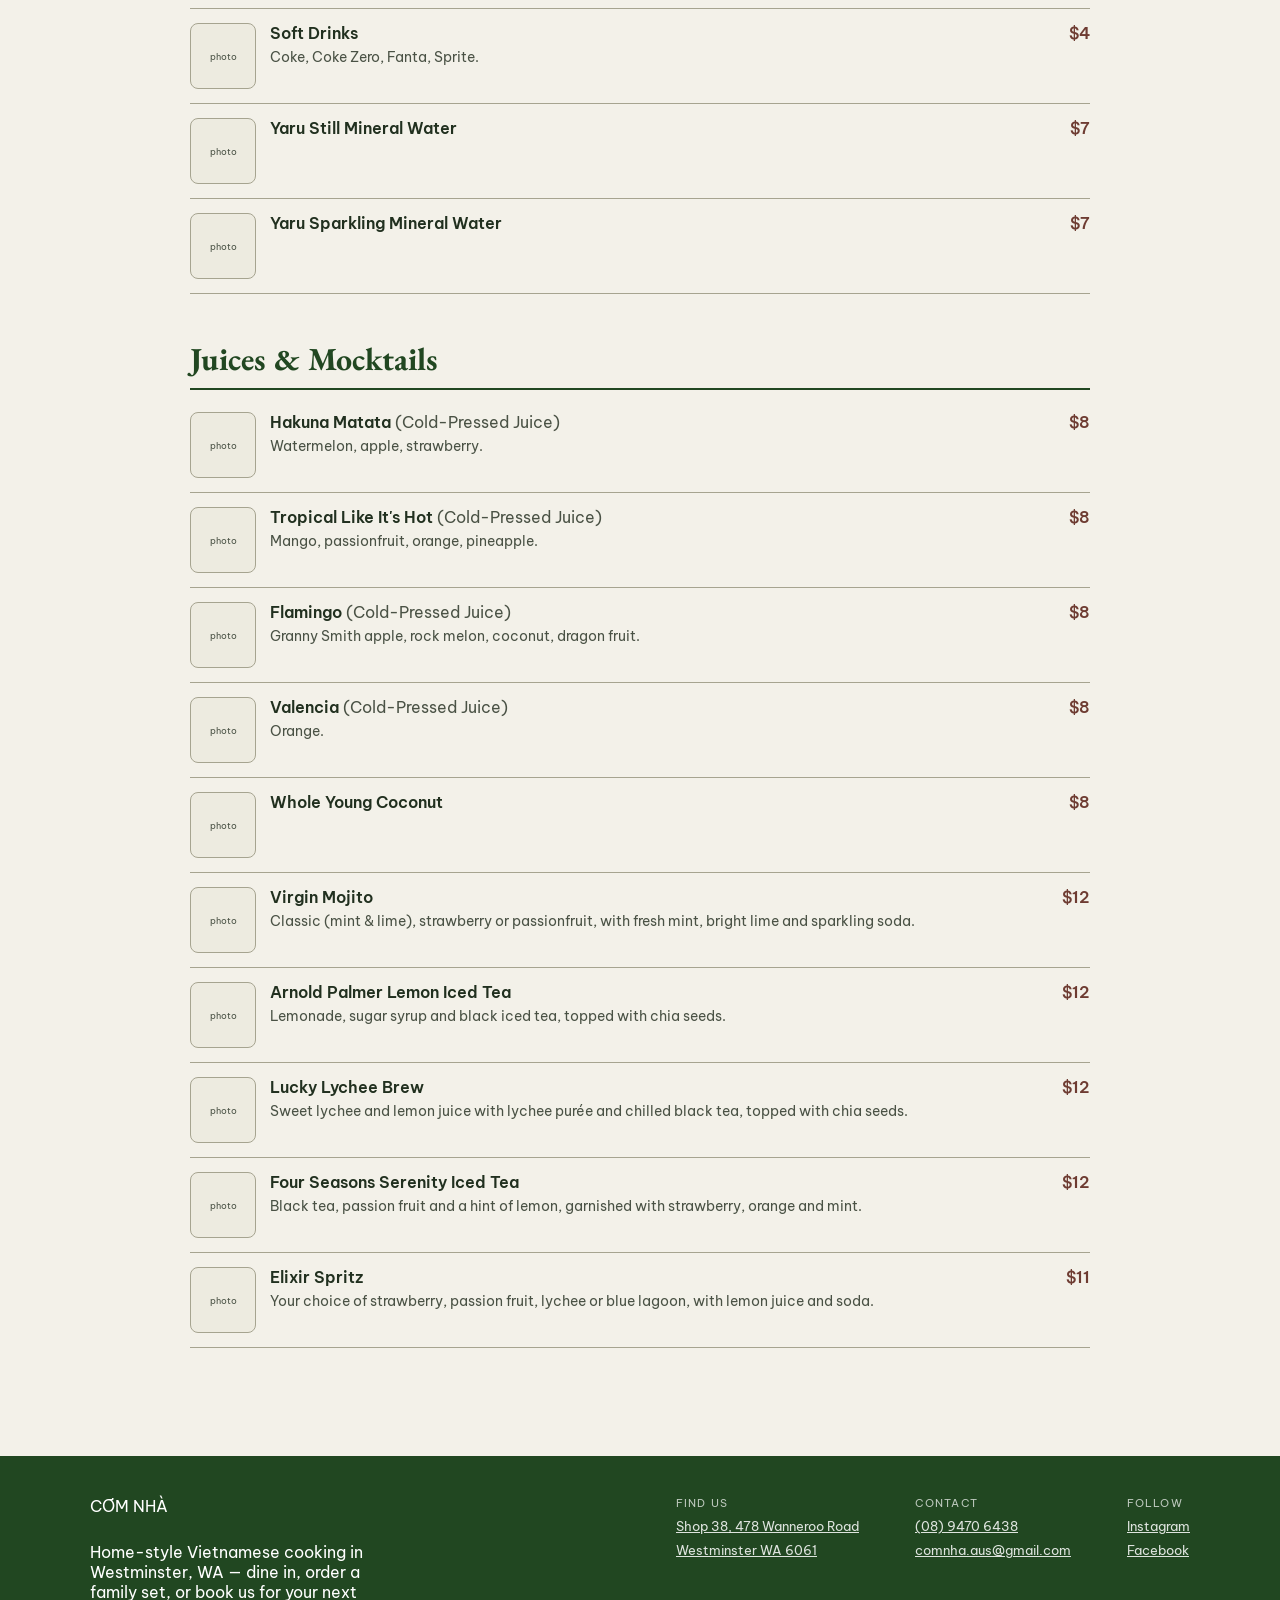
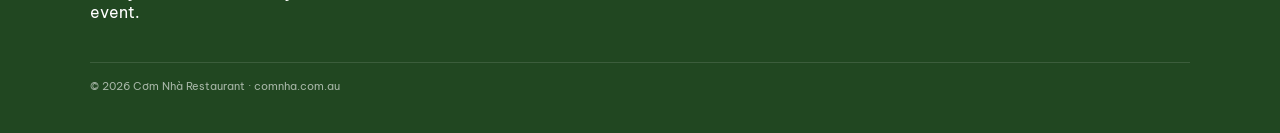
==== commit 1bab423a: "Add pickup and delivery chooser to the menu page (#39)" ====
--- a/pages/menu.html
+++ b/pages/menu.html
@@ -24,6 +24,27 @@
       <p>Every dish is cooked to order from three generations of family recipes. [V] denotes a vegetarian option.</p>
     </section>
 
+    <section class="order-panel" aria-labelledby="order-title">
+      <p class="eyebrow">Order online</p>
+      <h2 id="order-title">Ready to order?</h2>
+      <fieldset class="order-choice">
+        <legend class="sr-only">How would you like your order?</legend>
+        <label class="order-option">
+          <input type="radio" name="order-type" value="pickup" checked>
+          <span><svg class="order-icon" viewBox="0 0 24 24" width="20" height="20" fill="none" stroke="currentColor" stroke-width="1.8" stroke-linecap="round" stroke-linejoin="round" aria-hidden="true"><path d="M6 8h12l-1 12H7L6 8z"/><path d="M9 8V6a3 3 0 0 1 6 0v2"/></svg>Pickup</span>
+        </label>
+        <label class="order-option">
+          <input type="radio" name="order-type" value="delivery">
+          <span><svg class="order-icon" viewBox="0 0 24 24" width="20" height="20" fill="none" stroke="currentColor" stroke-width="1.8" stroke-linecap="round" stroke-linejoin="round" aria-hidden="true"><circle cx="6" cy="17" r="3"/><circle cx="18" cy="17" r="3"/><path d="M6 17l3-7h5l4 7M9 10l-1-3H5M14 10l-1.5-3H15"/></svg>Delivery</span>
+        </label>
+      </fieldset>
+      <p class="order-note" id="order-note" aria-live="polite"></p>
+      <div class="order-actions">
+        <a class="btn btn-primary" data-site-link="orderUrl" href="#">Order now</a>
+        <a class="btn btn-outline order-uber" data-site-link="uberEatsUrl" href="#" hidden>Order on Uber Eats</a>
+      </div>
+    </section>
+
     <nav class="menu-nav" id="menu-nav" aria-label="Menu categories"></nav>
 
     <div id="menu-sections">
@@ -33,8 +54,10 @@
 
   <div id="site-footer"></div>
 
+  <script src="../js/config.js"></script>
   <script src="../js/include.js"></script>
   <script src="../js/menu.js"></script>
+  <script src="../js/order-chooser.js"></script>
     <script src="../js/nav.js"></script>
 </body>
-</html>
+</html>
--- a/css/style.css
+++ b/css/style.css
@@ -184,8 +184,9 @@
   color: #1F3D22;
 }
 
-/* marquee: scrolling dish strip between hero and story
-   static for now — see this file's bottom note for the looping version */
+/* marquee: looping dish strip between hero and story.
+   Stays on one line, pauses on hover/touch (touch class added in js/main.js),
+   and stops for visitors with reduced motion turned on. */
 #marquee {
   background: var(--accent);
   color: var(--bg);
@@ -193,8 +194,60 @@
   font-family: var(--font-heading);
   font-style: italic;
   font-size: 18px;
-  text-align: center;
   letter-spacing: 0.02em;
+  overflow: hidden;      /* hide the part that's off-screen */
+  white-space: nowrap;   /* never wrap onto two lines */
+}
+
+.marquee-track {
+  display: flex;
+  width: max-content;
+  animation: marquee-scroll 30s linear infinite;
+}
+
+.marquee-list {
+  display: flex;
+  flex-shrink: 0;
+  min-width: 100vw;               /* each copy is at least as wide as the screen */
+  justify-content: space-around;
+  list-style: none;
+  margin: 0;
+  padding: 0;
+}
+
+.marquee-list li {
+  display: flex;
+  align-items: center;
+  gap: 1.5em;
+  padding-right: 1.5em;
+}
+
+.marquee-list li::after {
+  content: "·";                   /* dot between dishes */
+}
+
+/* move left by exactly one copy, then start again */
+@keyframes marquee-scroll {
+  to { transform: translateX(-50%); }
+}
+
+/* pause on mouse hover, or while a finger is on it */
+#marquee:hover .marquee-track,
+#marquee.is-paused .marquee-track {
+  animation-play-state: paused;
+}
+
+/* reduced motion: no animation, visitors can swipe/scroll it by hand */
+@media (prefers-reduced-motion: reduce) {
+  .marquee-track {
+    animation: none;
+  }
+  #marquee {
+    overflow-x: auto;
+  }
+  .marquee-list[aria-hidden="true"] {
+    display: none;
+  }
 }
 
 /* our story */
@@ -262,6 +315,30 @@
   width: 100%;
 }
 
+.catering-form input:focus-visible {
+  outline: 2px solid var(--accent);
+  outline-offset: 1px;
+}
+
+.catering-form .btn:disabled {
+  opacity: .6;
+  cursor: wait;
+}
+
+/* message shown after sending */
+#form-status {
+  margin: 16px 0 0;
+  padding: 12px 14px;
+  border-radius: 6px;
+  font-size: 0.9rem;
+  background: #E8EFE3;
+  color: var(--accent);
+}
+#form-status.is-error {
+  background: #F3E4DF;
+  color: var(--highlight);
+}
+
 /* visit */
 #visit {
   display: grid;
@@ -284,6 +361,29 @@
   text-decoration: none;
 }
 
+.visit-map {
+  position: relative;
+  min-height: 320px;
+  border-radius: 8px;
+  overflow: hidden;
+  background: #ECE9DF;
+}
+.visit-map iframe {
+  position: absolute;
+  inset: 0;
+  width: 100%;
+  height: 100%;
+  border: 0;
+}
+.map-directions {
+  position: absolute;
+  left: 12px;
+  bottom: 12px;
+  background: #ffffff;
+  color: #1F3D22;
+  box-shadow: 0 2px 8px rgba(0,0,0,.2);
+}
+
 .rating-block {
   display: block;
   margin-top: 16px;
@@ -325,6 +425,7 @@
     grid-template-columns: 1fr;
   }
 }
+
 
 /* phones: tighter header and catering spacing (issue #56) */
 @media (max-width: 600px) {
@@ -448,4 +549,4 @@
   .nav-toggle-bar,
   .nav-backdrop,
   header.nav nav.links { transition: none; }
-}
+}
--- a/css/menu.css
+++ b/css/menu.css
@@ -211,3 +211,98 @@
   .menu-nav a { font-size: 13px; padding: 5px 12px; }
   .menu-category { scroll-margin-top: calc(var(--header-h, 0px) + 56px); }
 }
+
+/* ready to order panel (issue #39) */
+.order-panel {
+  max-width: 620px;
+  margin: 0 auto 40px;
+  padding: 32px 32px 30px;
+  background: #ffffff;
+  border: 1px solid var(--line);
+  border-top: 4px solid var(--accent);
+  border-radius: 12px;
+  text-align: center;
+  box-shadow: 0 8px 24px rgba(33, 48, 31, .08);
+}
+.order-panel .eyebrow {
+  margin: 0 0 6px;
+  color: var(--highlight);
+  font-size: 0.75rem;
+  letter-spacing: 0.18em;
+  text-transform: uppercase;
+}
+.order-panel h2 {
+  margin: 0 0 22px;
+  font-family: var(--font-heading);
+  font-size: 2rem;
+  font-weight: 500;
+  color: var(--accent);
+}
+
+/* Pickup / Delivery switch */
+.order-choice {
+  display: inline-flex;
+  gap: 4px;
+  margin: 0 0 20px;
+  padding: 5px;
+  border: 0;
+  border-radius: 999px;
+  background: var(--card);
+}
+.order-option input {
+  position: absolute;
+  opacity: 0;
+}
+.order-option span {
+  display: inline-flex;
+  align-items: center;
+  gap: 8px;
+  padding: 10px 26px;
+  border-radius: 999px;
+  color: var(--accent);
+  font-weight: 600;
+  font-size: 0.95rem;
+  cursor: pointer;
+  transition: background .2s ease, color .2s ease;
+}
+.order-option:hover span { background: rgba(33, 71, 33, .08); }
+.order-option input:checked + span {
+  background: var(--accent);
+  color: #ffffff;
+}
+.order-option input:focus-visible + span {
+  outline: 2px solid var(--highlight);
+  outline-offset: 2px;
+}
+
+.order-note {
+  max-width: 460px;
+  margin: 0 auto 24px;
+  font-size: 0.95rem;
+  line-height: 1.6;
+  min-height: 3.2em;
+}
+.order-actions {
+  display: flex;
+  flex-wrap: wrap;
+  gap: 12px;
+  justify-content: center;
+}
+.order-actions .btn { padding: 14px 32px; }
+.order-actions [hidden] { display: none; }
+
+@media (max-width: 600px) {
+  .order-panel { margin: 0 16px 32px; padding: 26px 20px 24px; }
+  .order-panel h2 { font-size: 1.7rem; }
+  .order-option span { padding: 10px 18px; }
+  .order-actions .btn { width: 100%; text-align: center; }
+}
+
+.sr-only {
+  position: absolute;
+  width: 1px;
+  height: 1px;
+  overflow: hidden;
+  clip: rect(0 0 0 0);
+  white-space: nowrap;
+}
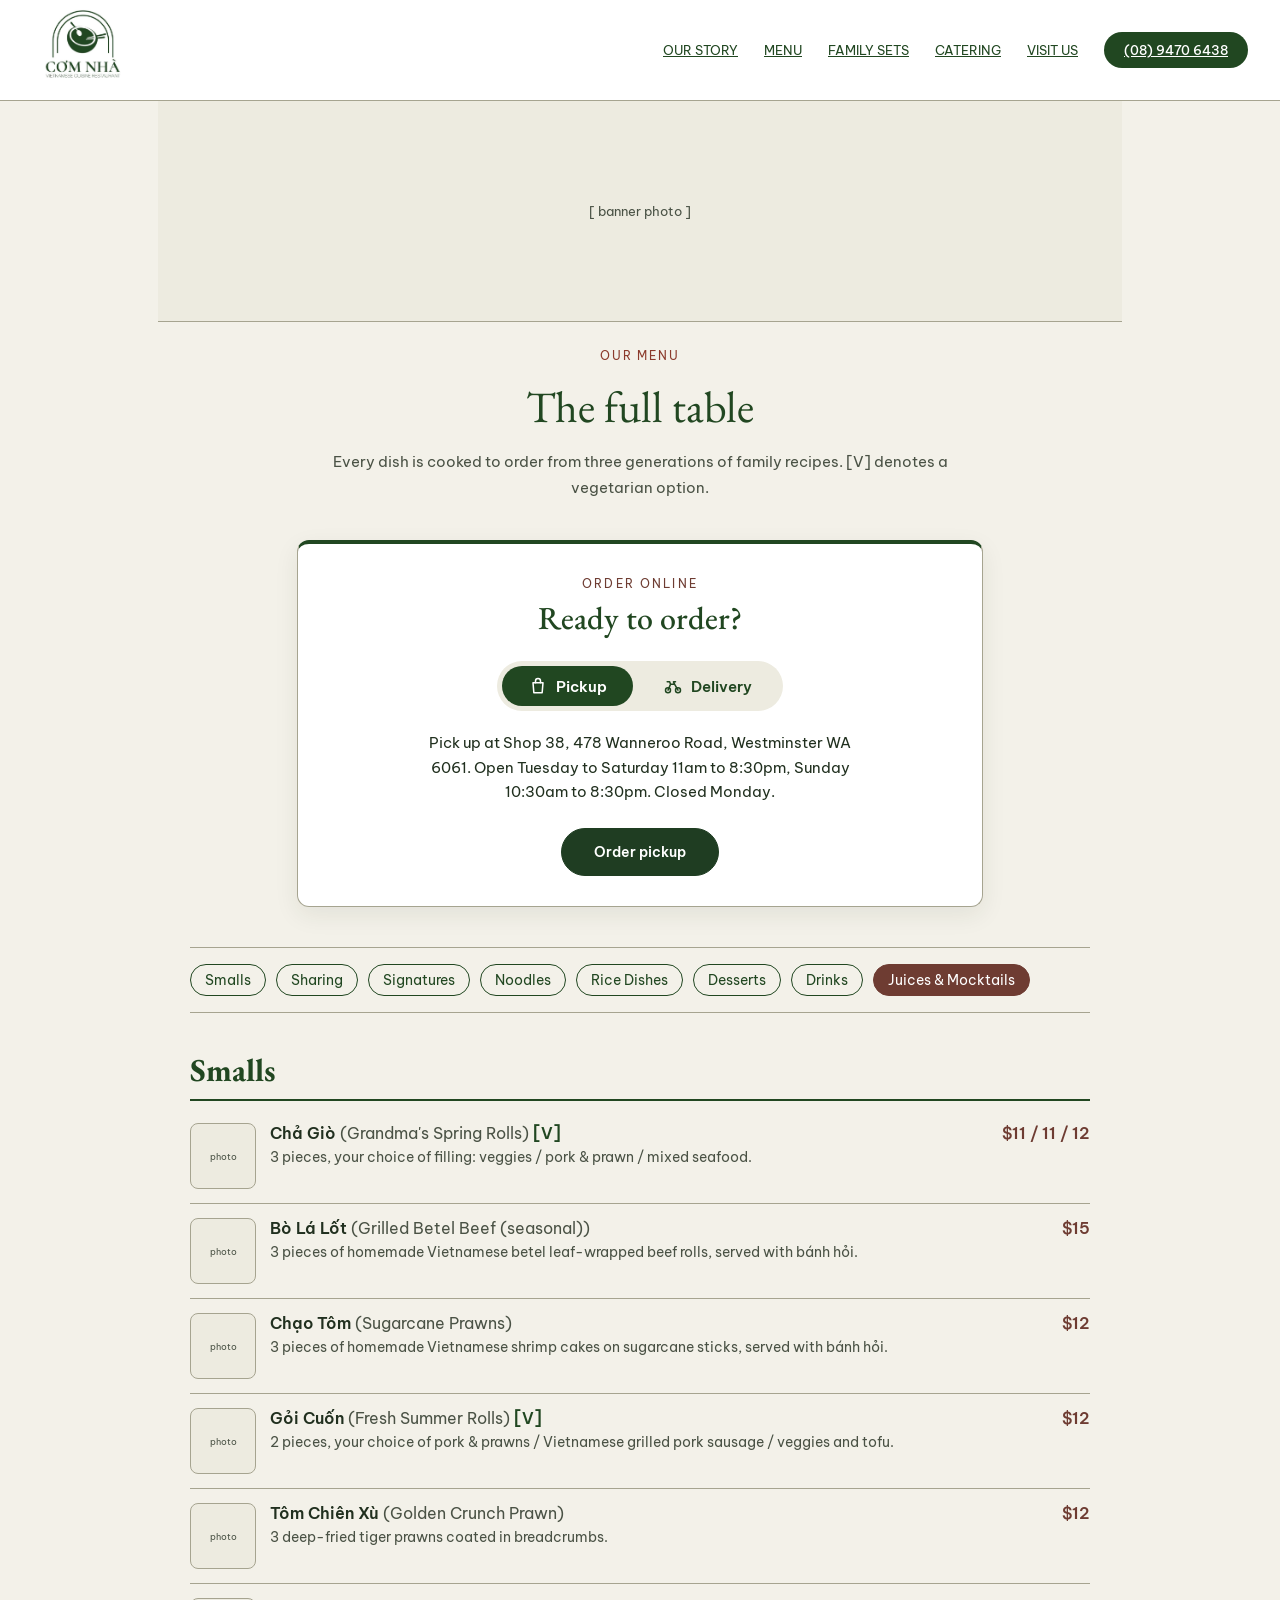
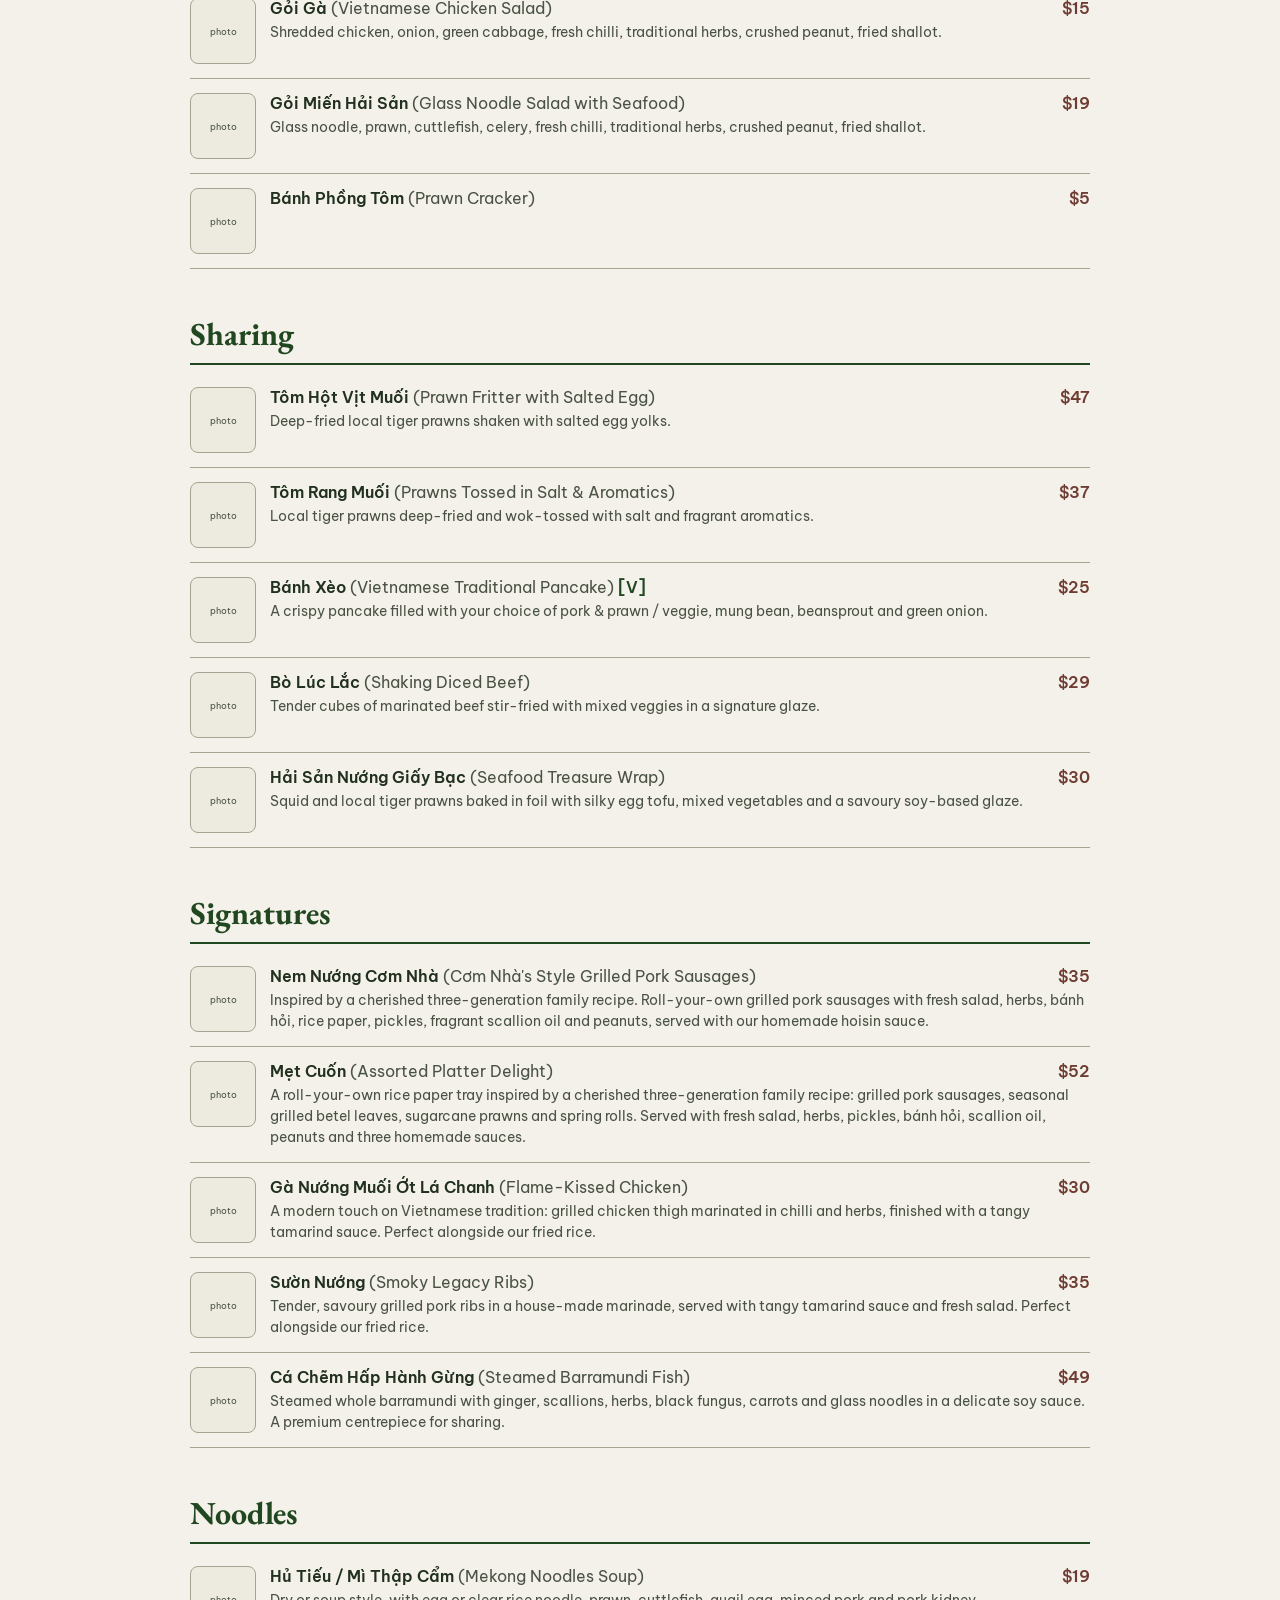
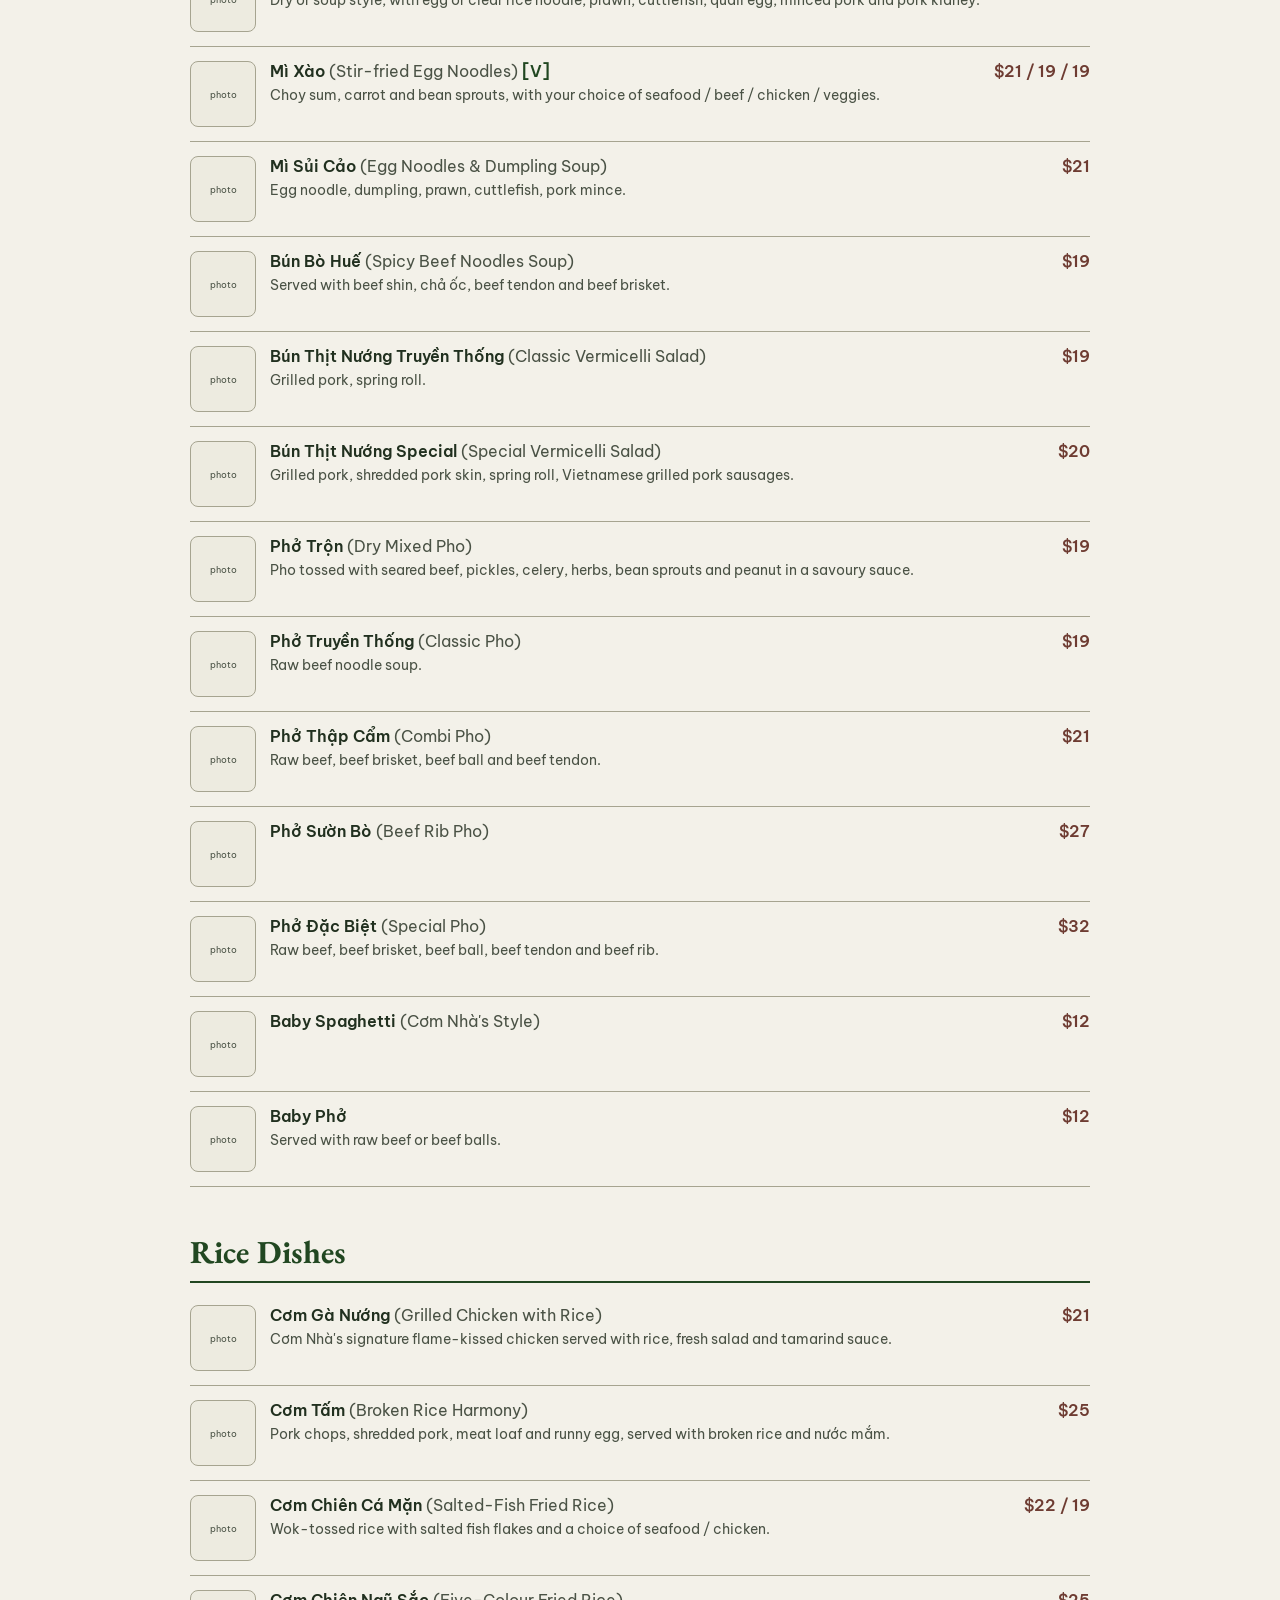
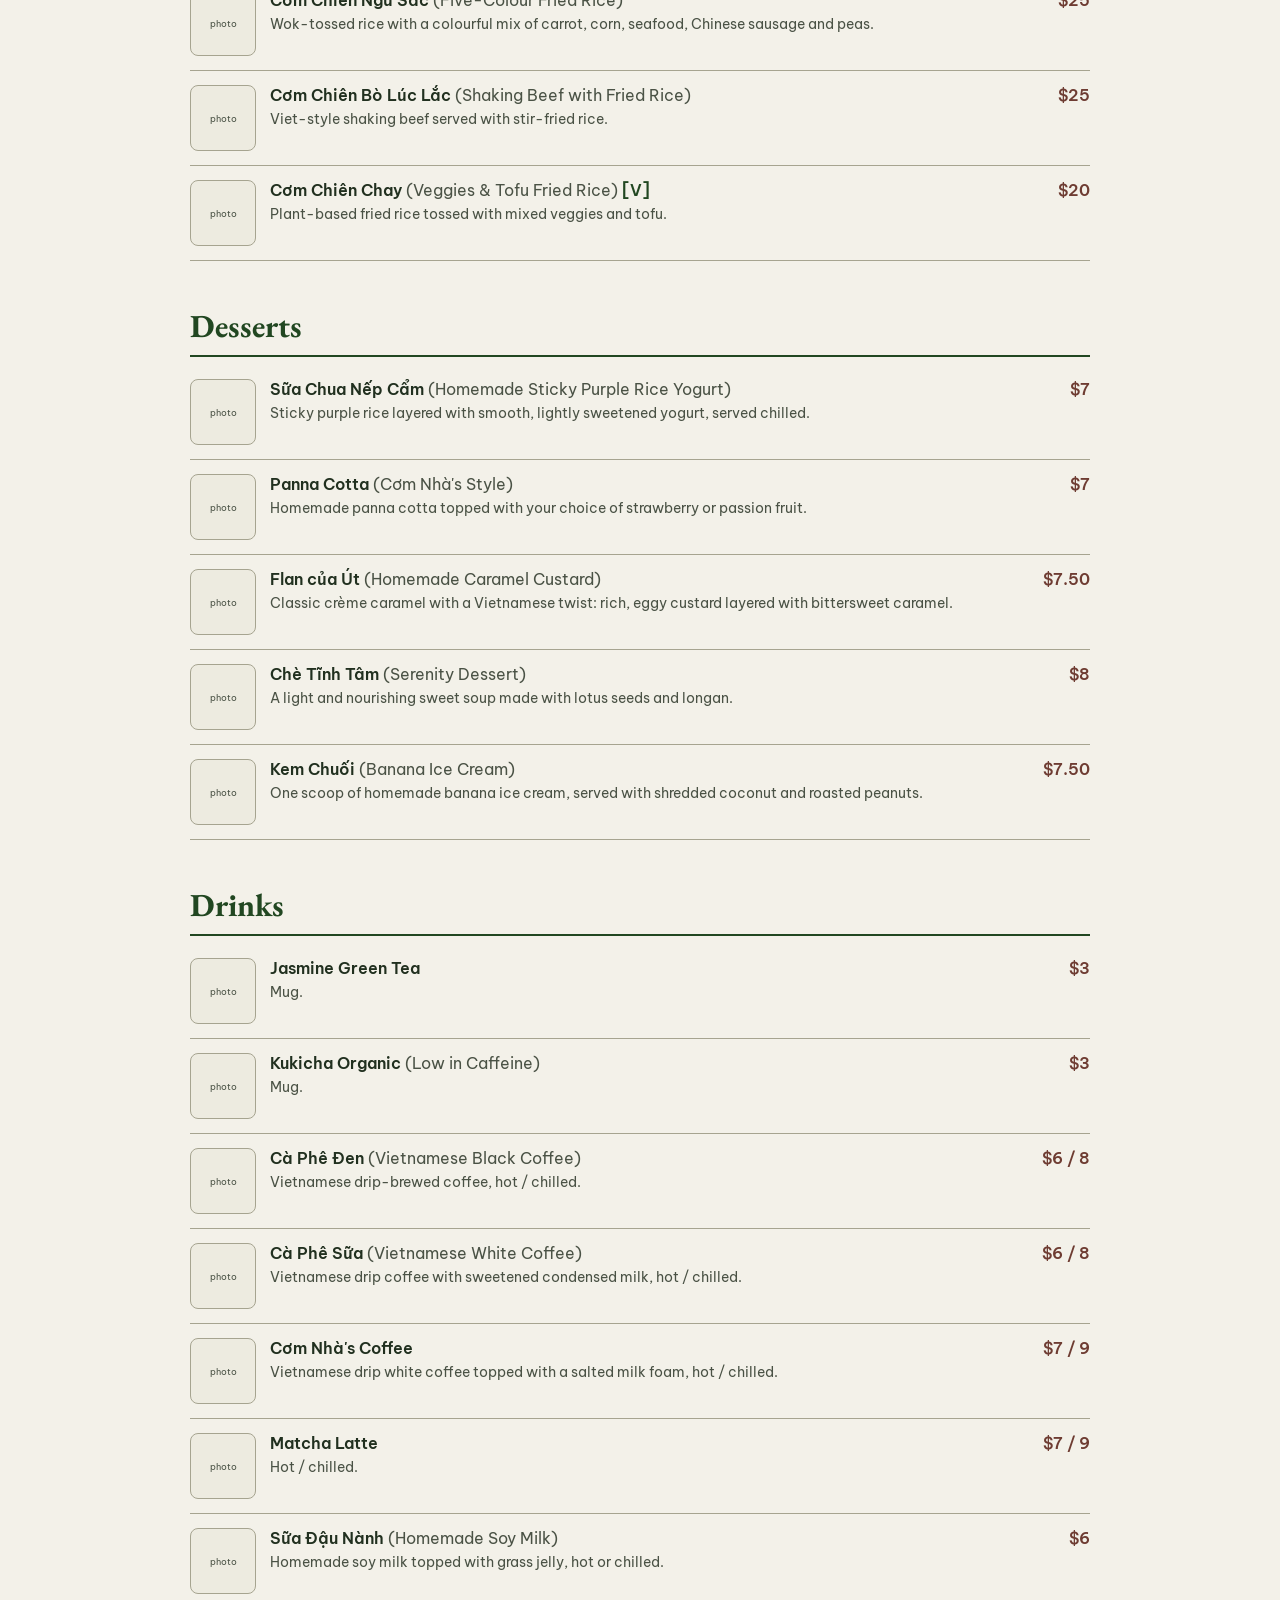
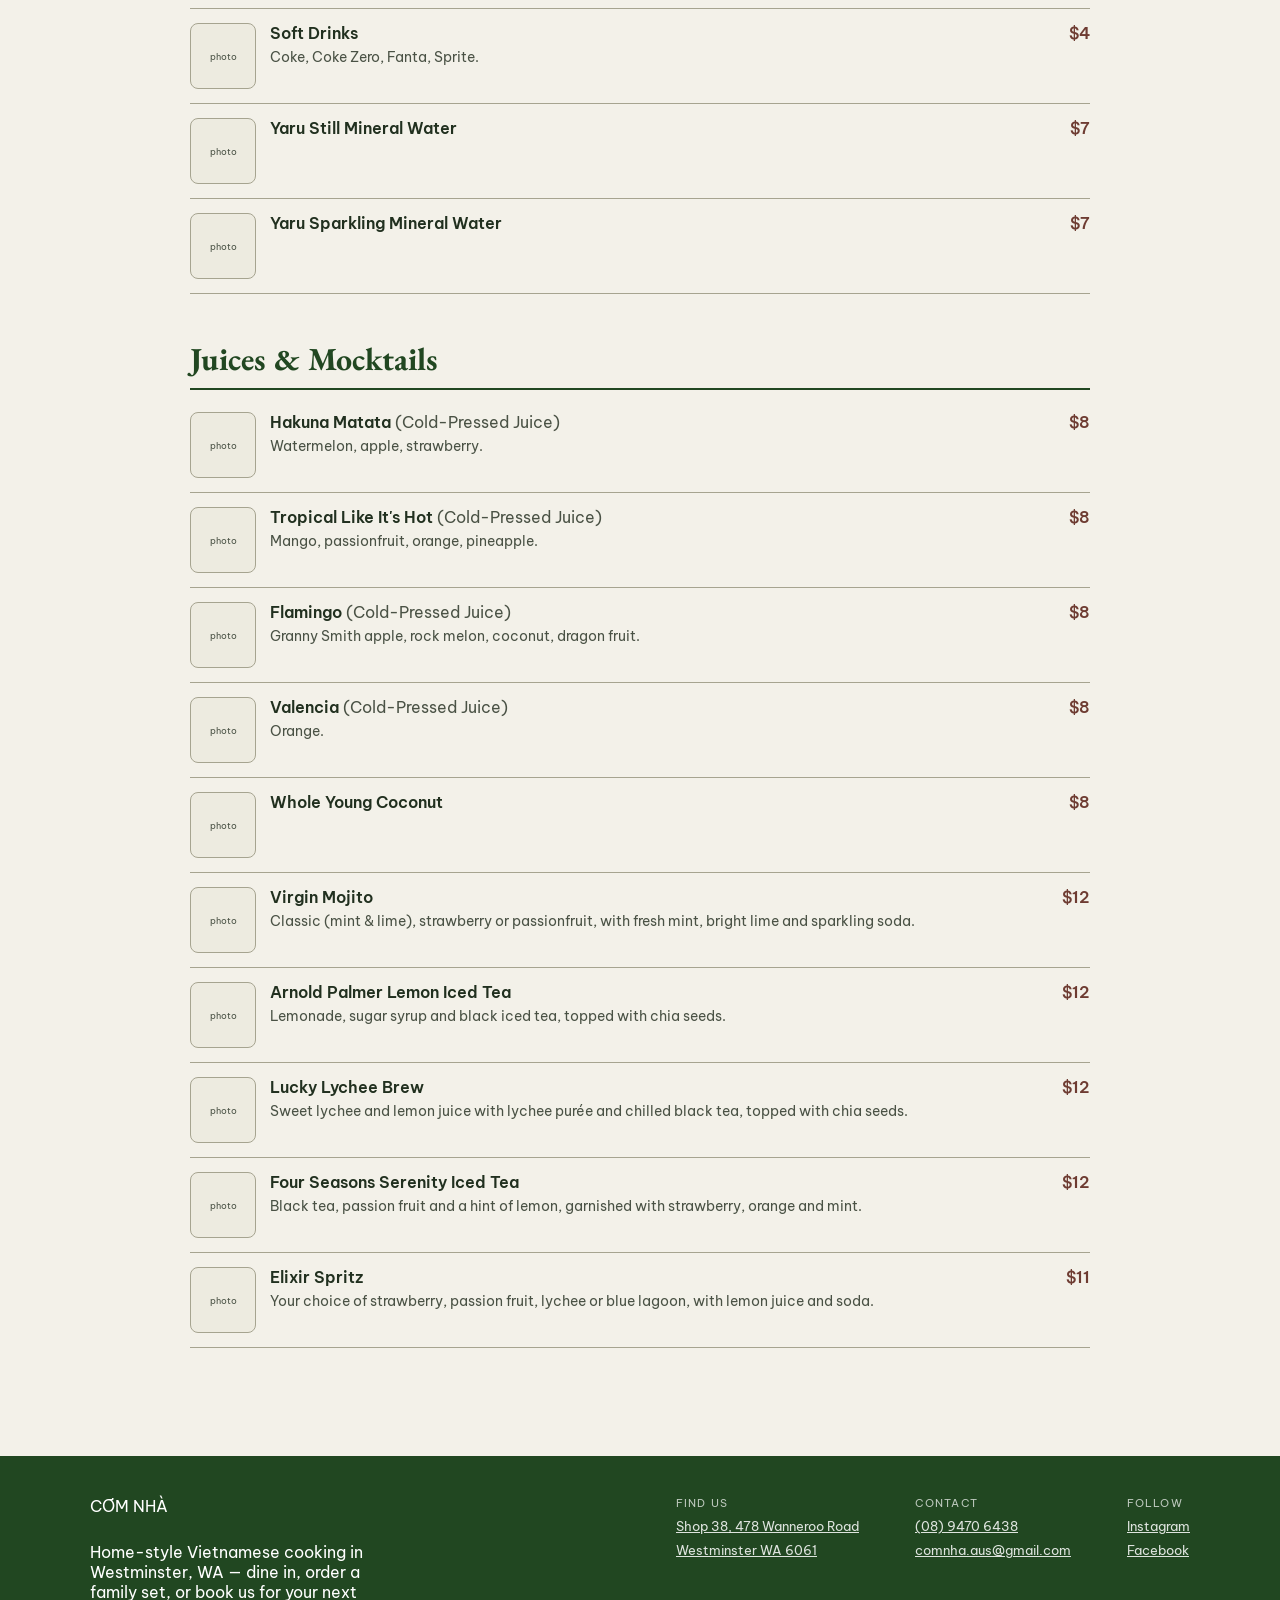
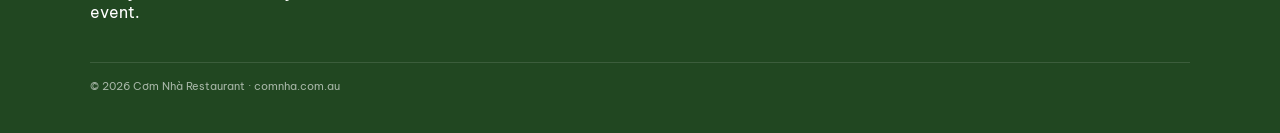
==== commit 0e3cb221: "Send pickup to Foodbooking and delivery to Uber Eats" ====
--- a/pages/menu.html
+++ b/pages/menu.html
@@ -40,8 +40,7 @@
       </fieldset>
       <p class="order-note" id="order-note" aria-live="polite"></p>
       <div class="order-actions">
-        <a class="btn btn-primary" data-site-link="orderUrl" href="#">Order now</a>
-        <a class="btn btn-outline order-uber" data-site-link="uberEatsUrl" href="#" hidden>Order on Uber Eats</a>
+        <a class="btn btn-primary order-go" href="#" target="_blank" rel="noopener">Order pickup</a>
       </div>
     </section>
 
--- a/css/style.css
+++ b/css/style.css
@@ -398,6 +398,23 @@
   margin: 0 0 6px;
 }
 
+/* reviews sit in one grid cell so the block is as tall as the longest review
+   and the page never jumps when they change */
+.rating-slides {
+  display: grid;
+}
+.rating-slide {
+  grid-area: 1 / 1;
+  margin: 0;
+  opacity: 0;
+  visibility: hidden;
+  transition: opacity .6s ease, visibility .6s;
+}
+.rating-slide.is-active {
+  opacity: 1;
+  visibility: visible;
+}
+
 .rating-quote {
   font-family: 'EB Garamond', serif;
   font-style: italic;
@@ -410,11 +427,41 @@
   margin: 4px 0 8px;
 }
 
-.rating-link {
+.rating-dots {
+  display: flex;
+  gap: 4px;
+  margin: 0 0 8px -6px;
+}
+.rating-dot {
+  width: 24px;
+  height: 24px;
+  padding: 0;
+  border: 0;
+  background: transparent;
+  cursor: pointer;
+  position: relative;
+}
+.rating-dot::after {
+  content: "";
+  position: absolute;
+  inset: 8px;
+  border-radius: 50%;
+  background: #A6A490;
+}
+.rating-dot.is-active::after { background: #1F3D22; }
+.rating-dot:focus-visible { outline: 2px solid #1F3D22; border-radius: 4px; }
+
+#visit .rating-link {
+  display: inline-block;
   font-size: 0.85rem;
   font-weight: 600;
   color: #1F3D22;
   margin: 0;
+  text-decoration: underline;
+}
+
+@media (prefers-reduced-motion: reduce) {
+  .rating-slide { transition: none; }
 }
 
 /* phones: stack side-by-side sections */
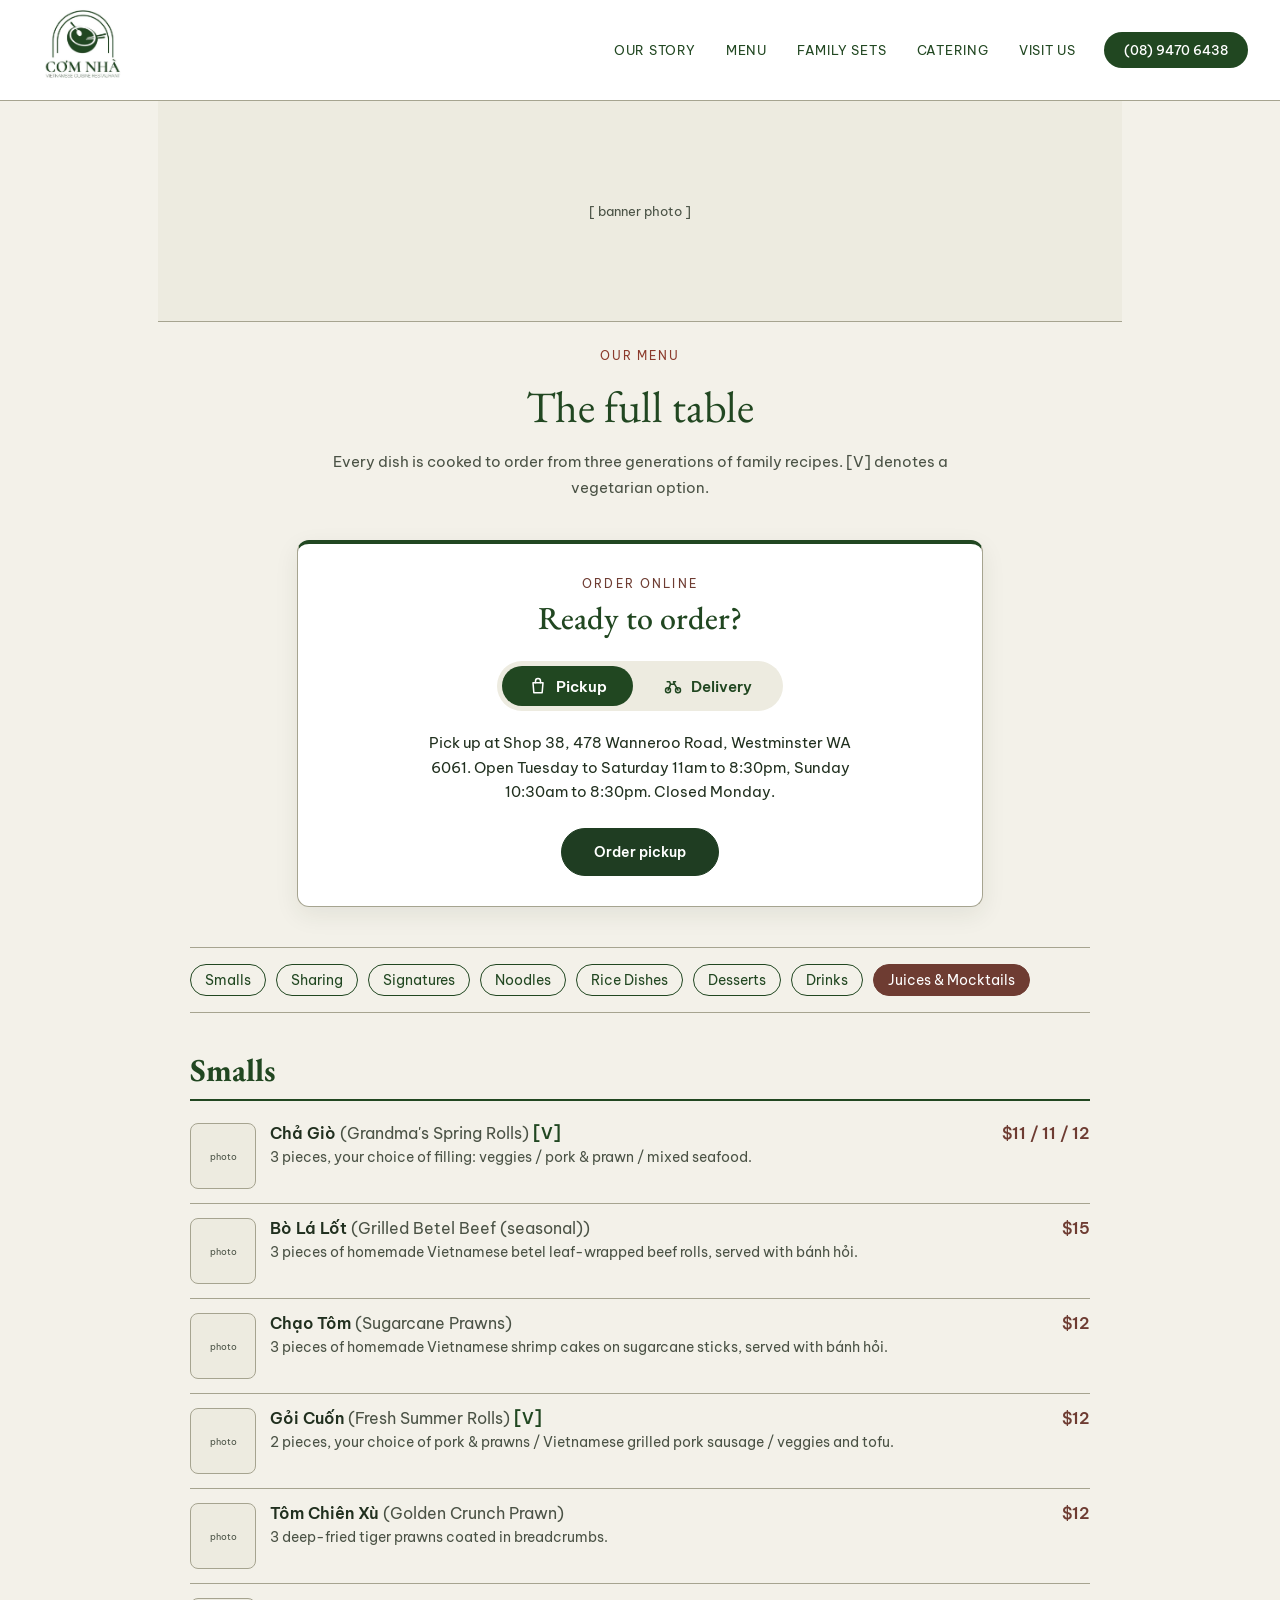
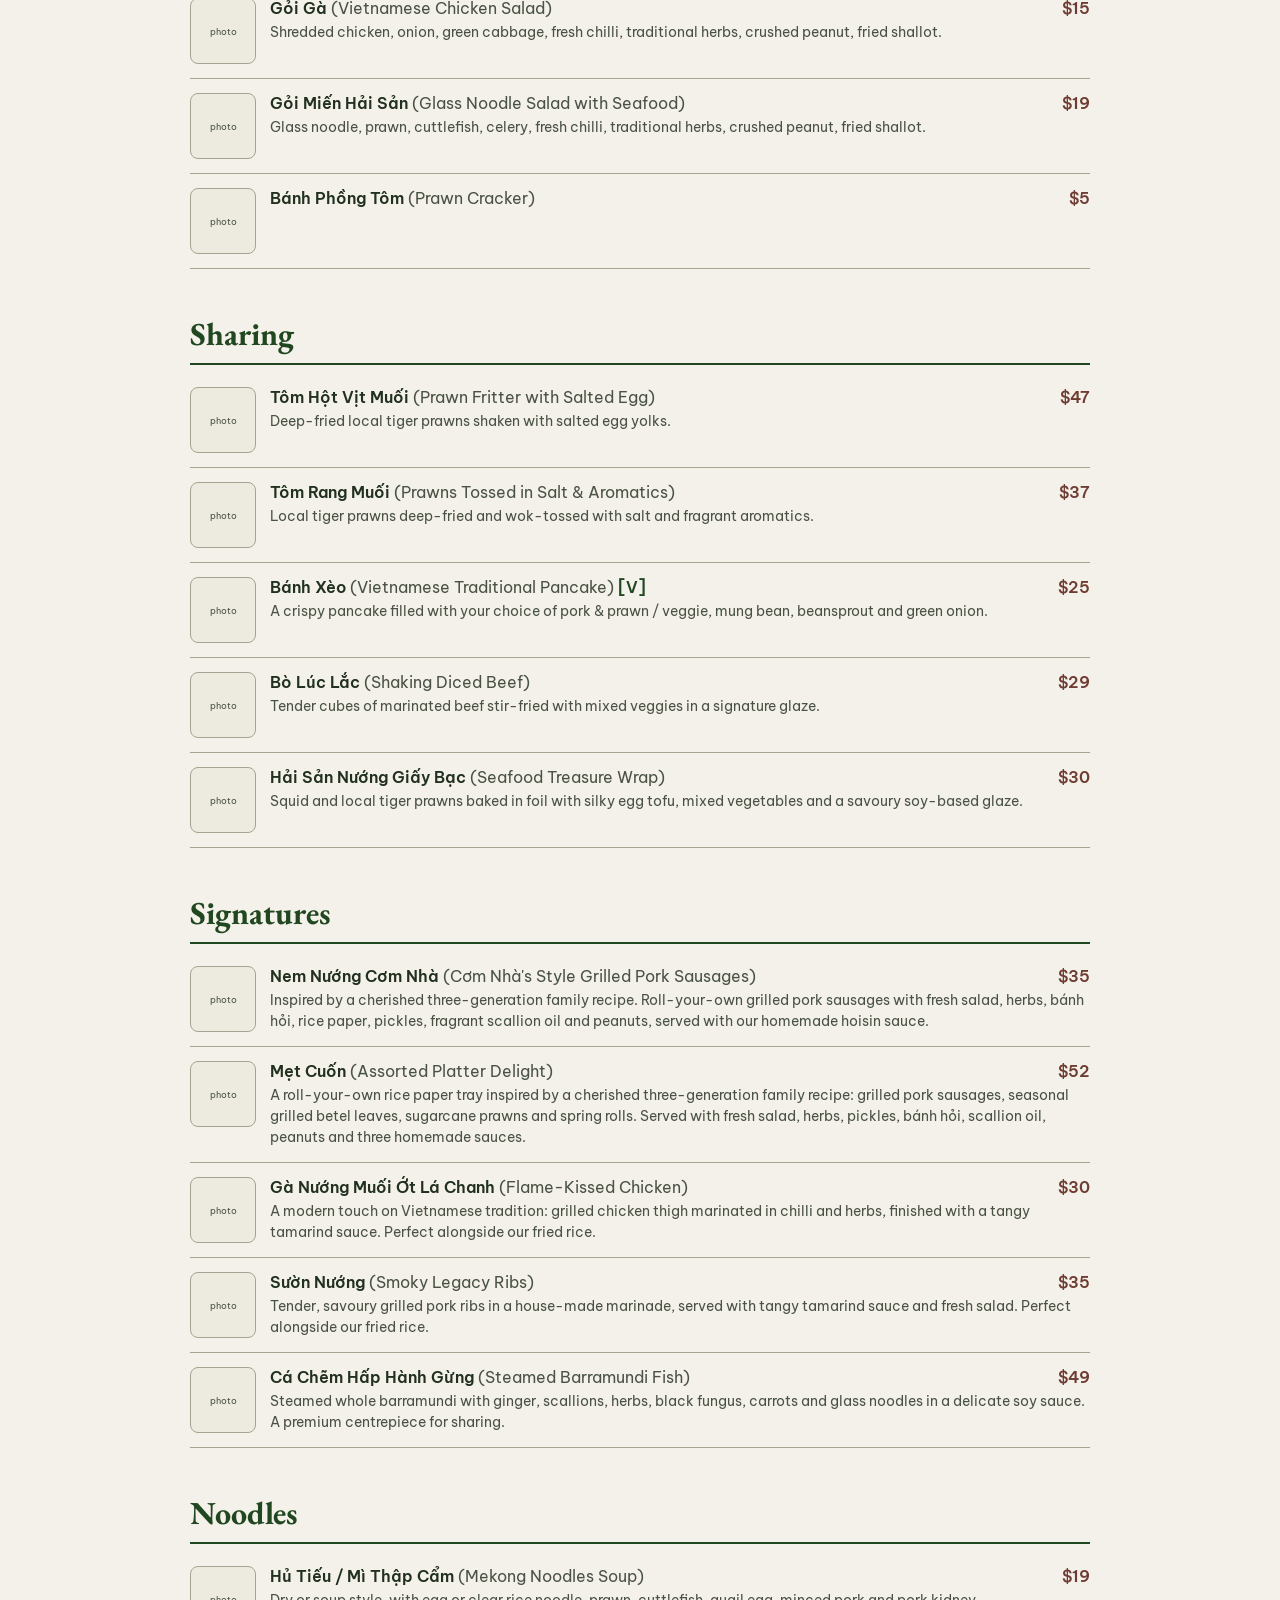
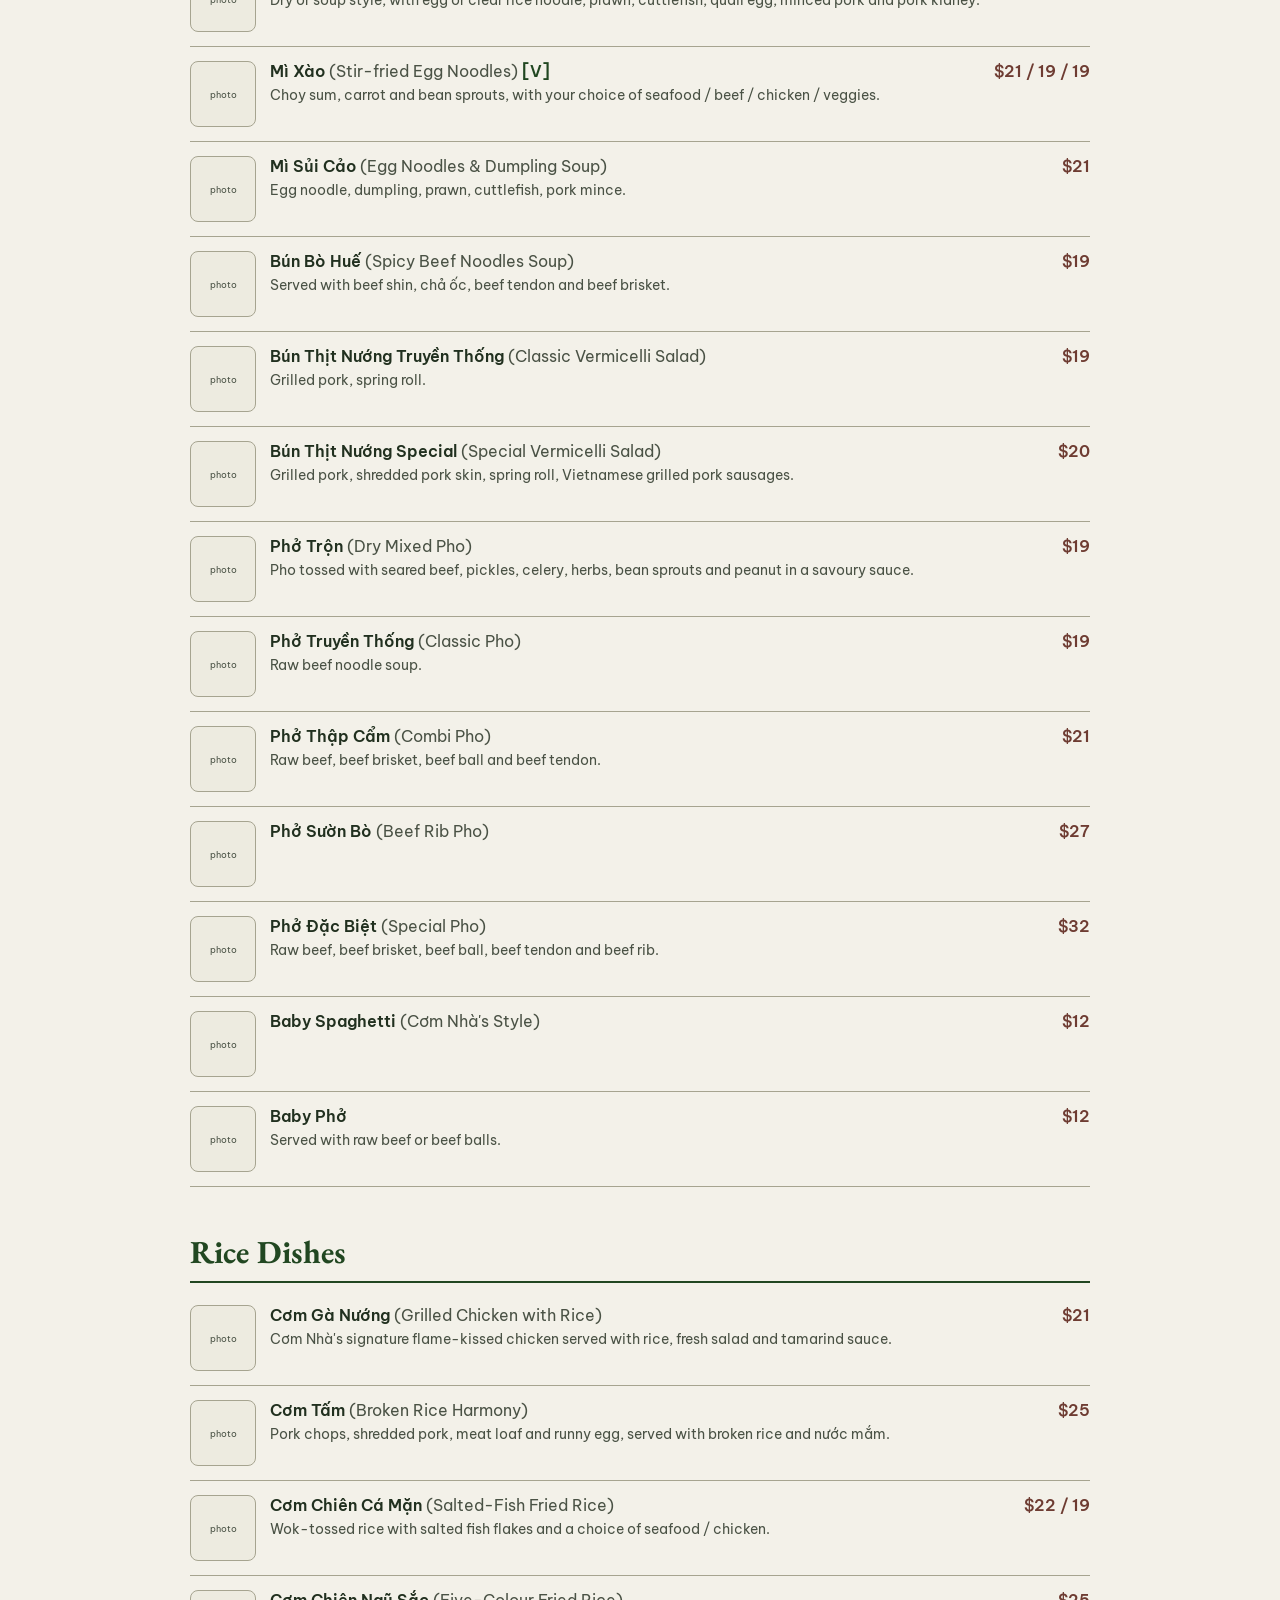
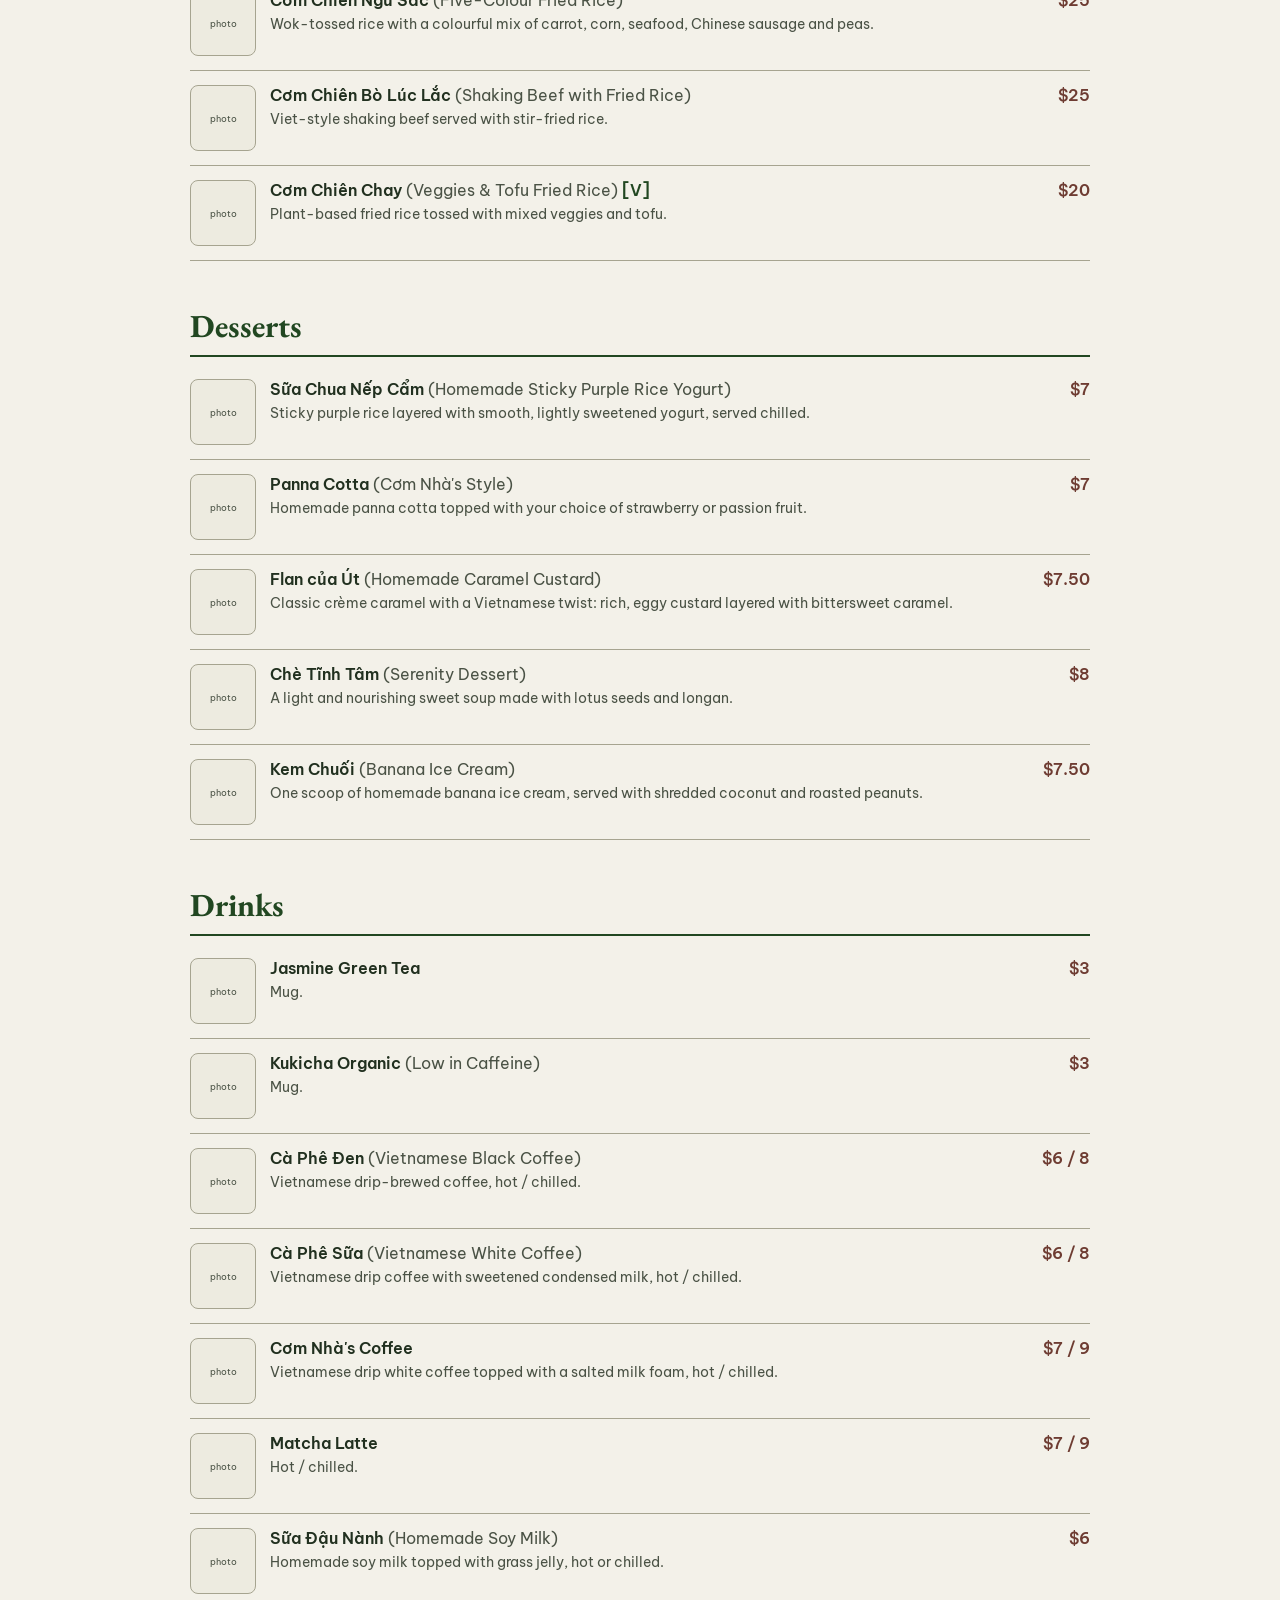
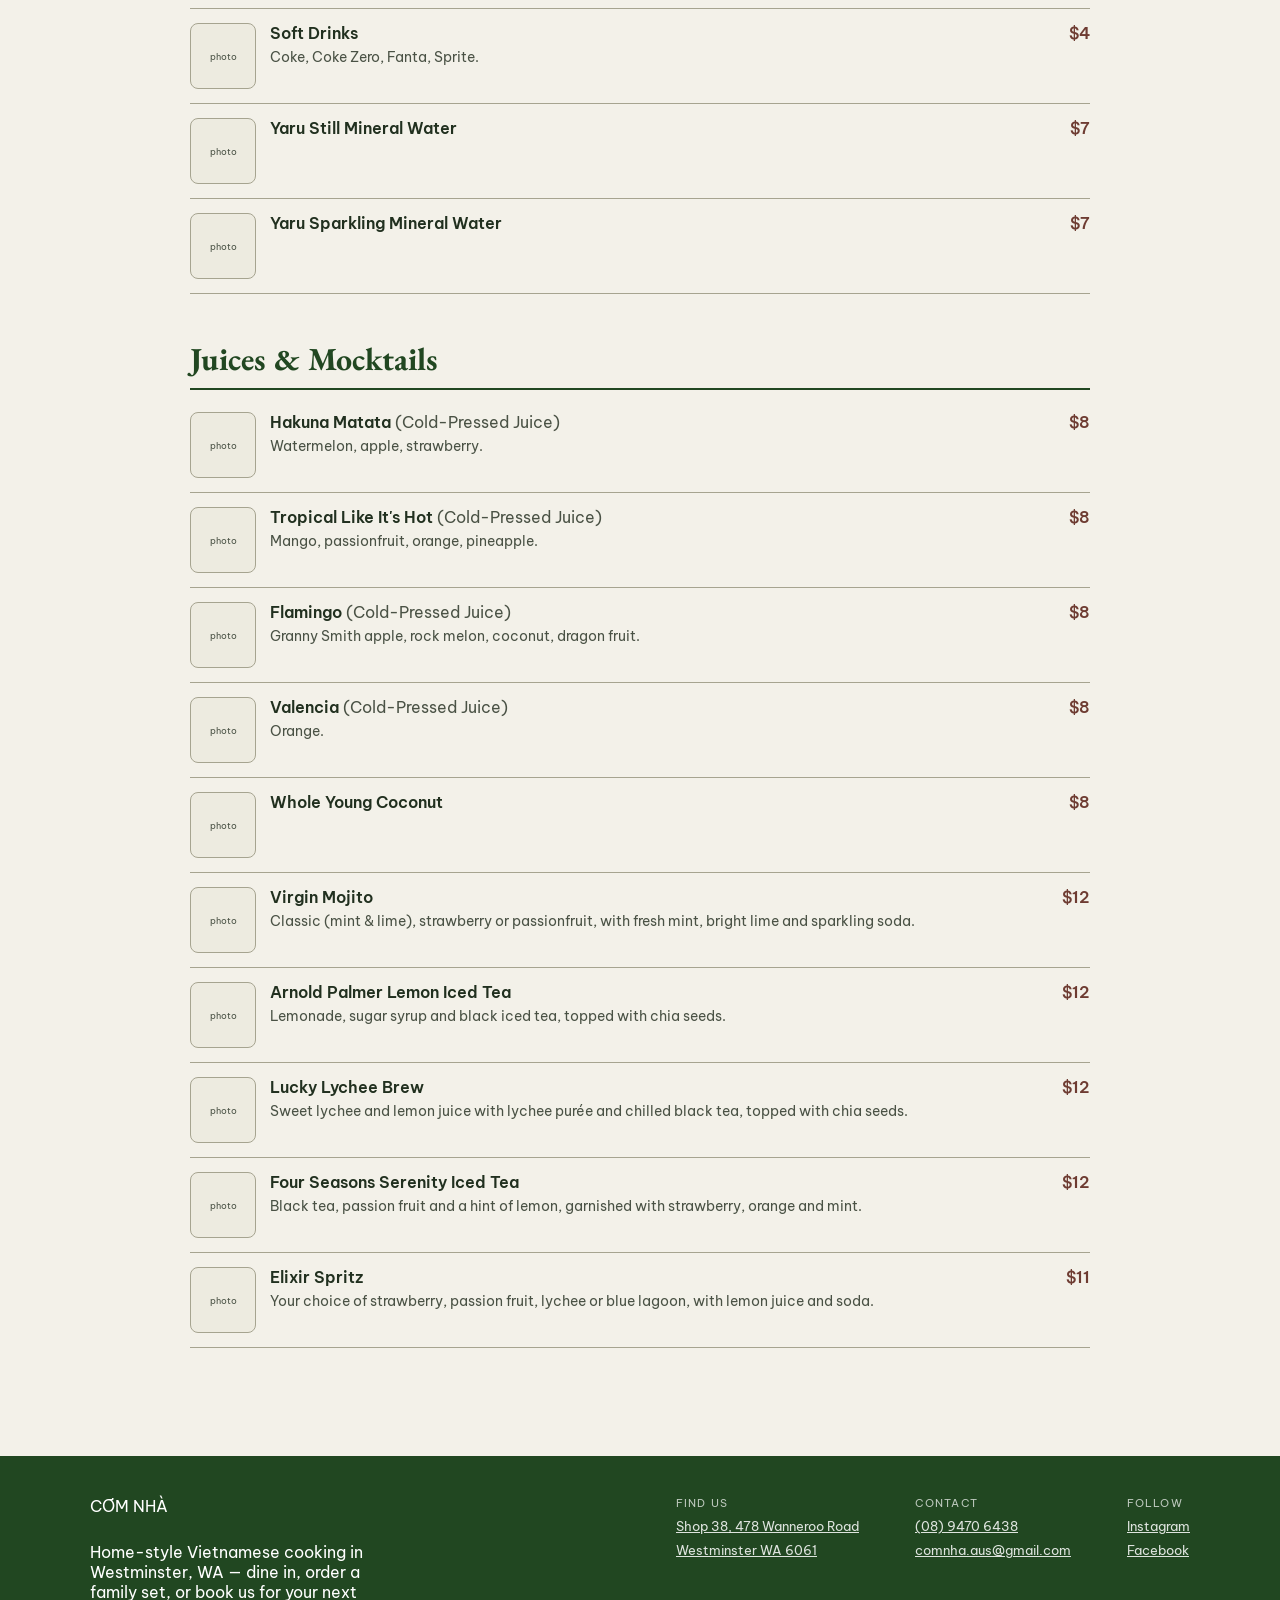
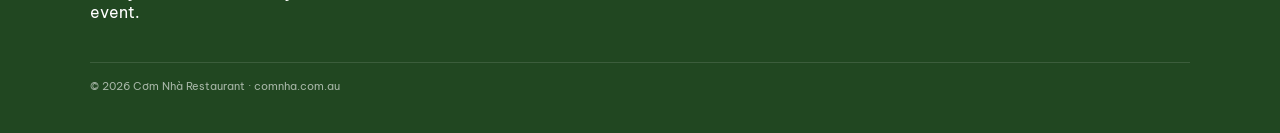
==== commit 011e457b: "Add menu page meta tags and structured data" ====
--- a/pages/menu.html
+++ b/pages/menu.html
@@ -9,6 +9,46 @@
   <link rel="preconnect" href="https://fonts.googleapis.com">
   <link rel="preconnect" href="https://fonts.gstatic.com" crossorigin>
   <link href="https://fonts.googleapis.com/css2?family=EB+Garamond:ital,wght@0,400;0,600;1,400&family=Be+Vietnam+Pro:wght@400;500;600&display=swap" rel="stylesheet">
+  <link rel="icon" type="image/svg+xml" href="../favicon.svg">
+  <meta name="description" content="The full Cơm Nhà menu: home-style Vietnamese dishes, family sets and vegetarian options, with pickup and delivery in Westminster, WA.">
+  <meta property="og:title" content="Menu | Cơm Nhà Restaurant">
+  <meta property="og:description" content="Home-style Vietnamese dishes, family sets and vegetarian options. Order pickup or delivery from Cơm Nhà in Westminster, WA.">
+  <meta property="og:type" content="website">
+  <meta property="og:image" content="https://comnha.com.au/assets/logo.jpeg">
+  <script type="application/ld+json">
+  {
+    "@context": "https://schema.org",
+    "@type": "Restaurant",
+    "name": "Cơm Nhà Restaurant",
+    "servesCuisine": "Vietnamese",
+    "image": "https://comnha.com.au/assets/logo.jpeg",
+    "telephone": "+61894706438",
+    "email": "comnha.aus@gmail.com",
+    "hasMenu": "https://comnha.com.au/pages/menu.html",
+    "address": {
+      "@type": "PostalAddress",
+      "streetAddress": "Shop 38, 478 Wanneroo Road",
+      "addressLocality": "Westminster",
+      "addressRegion": "WA",
+      "postalCode": "6061",
+      "addressCountry": "AU"
+    },
+    "openingHoursSpecification": [
+      {
+        "@type": "OpeningHoursSpecification",
+        "dayOfWeek": ["Tuesday", "Wednesday", "Thursday", "Friday", "Saturday"],
+        "opens": "11:00",
+        "closes": "20:30"
+      },
+      {
+        "@type": "OpeningHoursSpecification",
+        "dayOfWeek": "Sunday",
+        "opens": "10:30",
+        "closes": "20:30"
+      }
+    ]
+  }
+  </script>
 </head>
 <body data-partial-prefix="../">
 
--- a/css/style.css
+++ b/css/style.css
@@ -53,6 +53,52 @@
 nav.links { display: flex; align-items: center; gap: 26px; font-size: 13px; flex-wrap: wrap; }
 nav.links a.navlink { color: var(--accent); }
 .phone-pill { background: var(--accent); color: #fff; padding: 10px 20px; border-radius: 999px; font-weight: 500; font-size: 13px; white-space: nowrap; }
+
+/* Desktop nav hover: a line slides in under the link and the text warms up.
+   The phone pill lifts and turns brown. The phone drawer has its own rules below. */
+@media (min-width: 769px) {
+  nav.links a.navlink {
+    position: relative;
+    padding: 8px 2px;
+    text-decoration: none;
+    letter-spacing: 0.06em;
+    transition: color .25s ease;
+  }
+  nav.links a.navlink::after {
+    content: "";
+    position: absolute;
+    left: 0;
+    right: 0;
+    bottom: 2px;
+    height: 2px;
+    border-radius: 2px;
+    background: var(--highlight);
+    transform: scaleX(0);
+    transform-origin: left center;
+    transition: transform .3s ease;
+  }
+  nav.links a.navlink:hover,
+  nav.links a.navlink:focus-visible { color: var(--highlight); }
+  nav.links a.navlink:hover::after,
+  nav.links a.navlink:focus-visible::after { transform: scaleX(1); }
+
+  .phone-pill {
+    text-decoration: none;
+    transition: background .25s ease, transform .25s ease, box-shadow .25s ease;
+  }
+  .phone-pill:hover,
+  .phone-pill:focus-visible {
+    background: var(--highlight);
+    transform: translateY(-2px);
+    box-shadow: 0 6px 14px rgba(110, 60, 50, .25);
+  }
+}
+
+@media (prefers-reduced-motion: reduce) {
+  nav.links a.navlink,
+  nav.links a.navlink::after,
+  .phone-pill { transition: none; }
+}
 
 /* ---------- footer (issue #1) ---------- */
 footer.site { background: var(--accent); padding: 40px 32px; color: #fff; }
